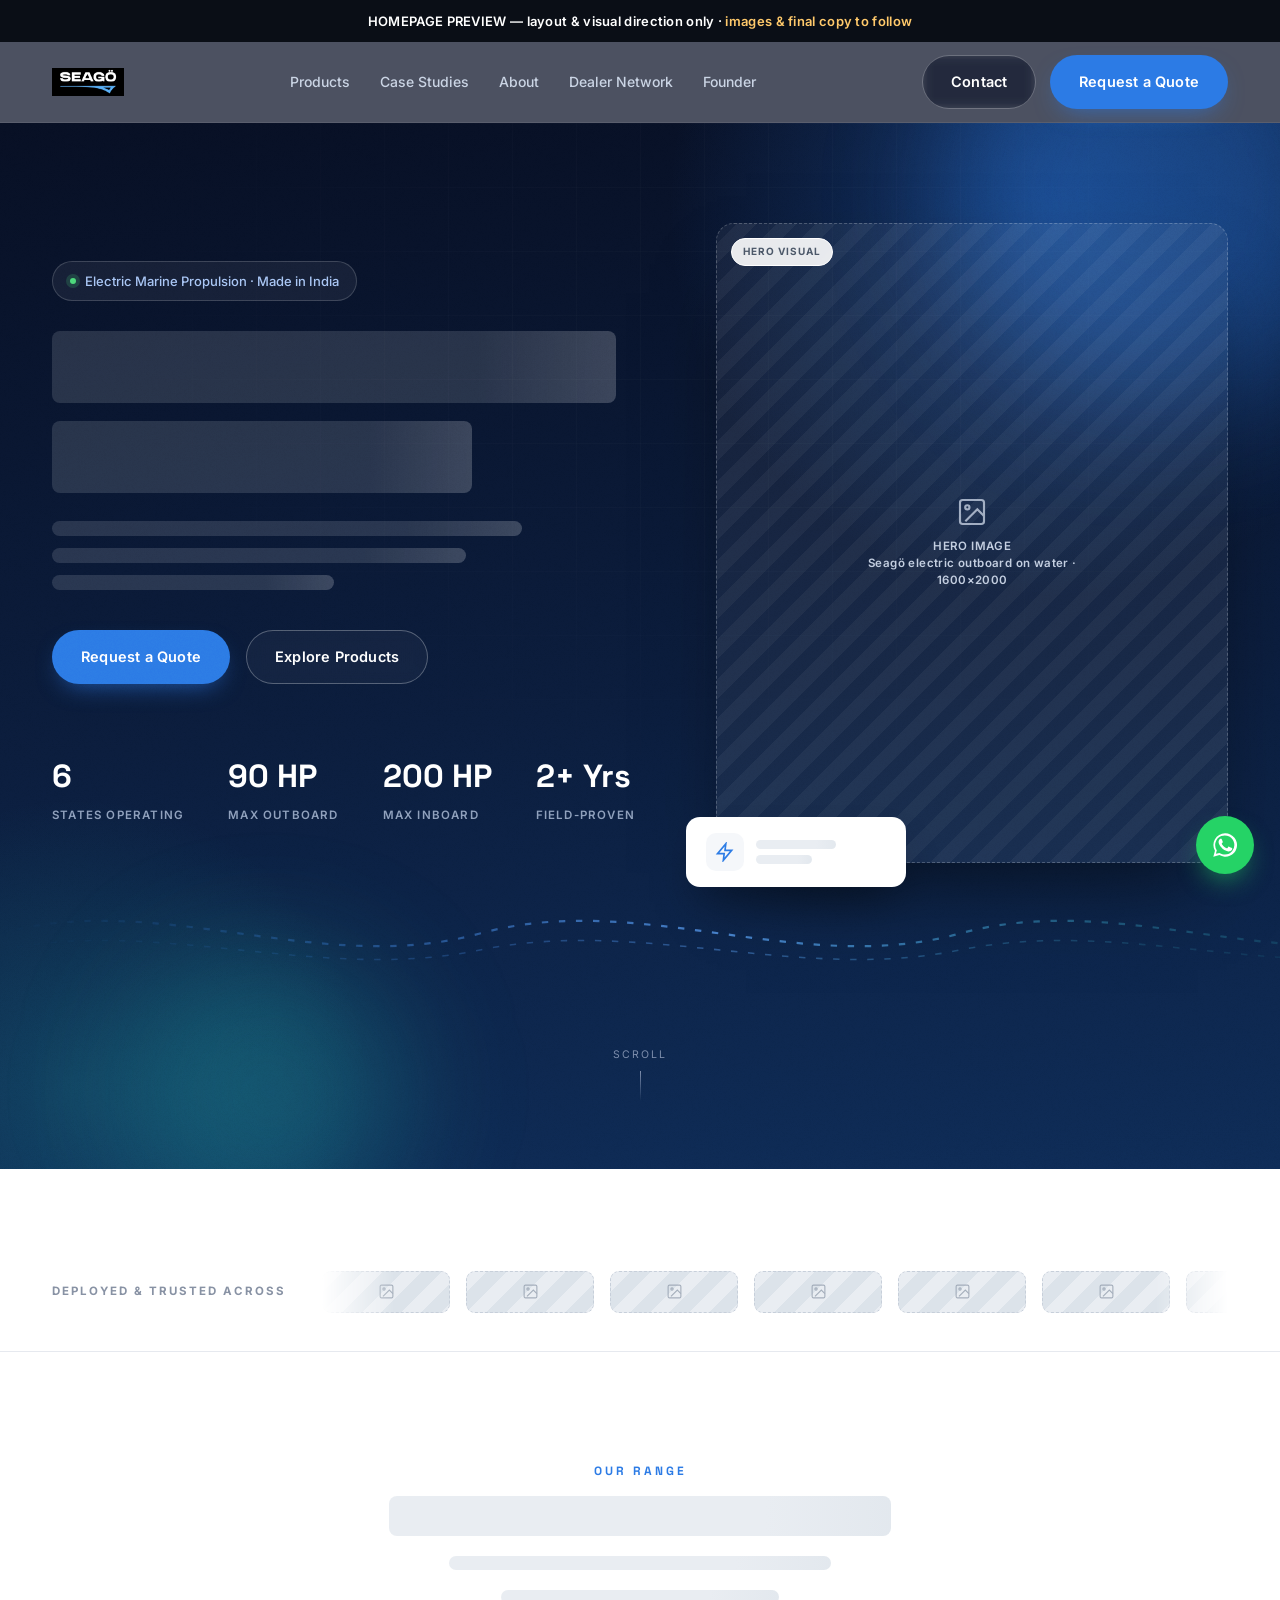
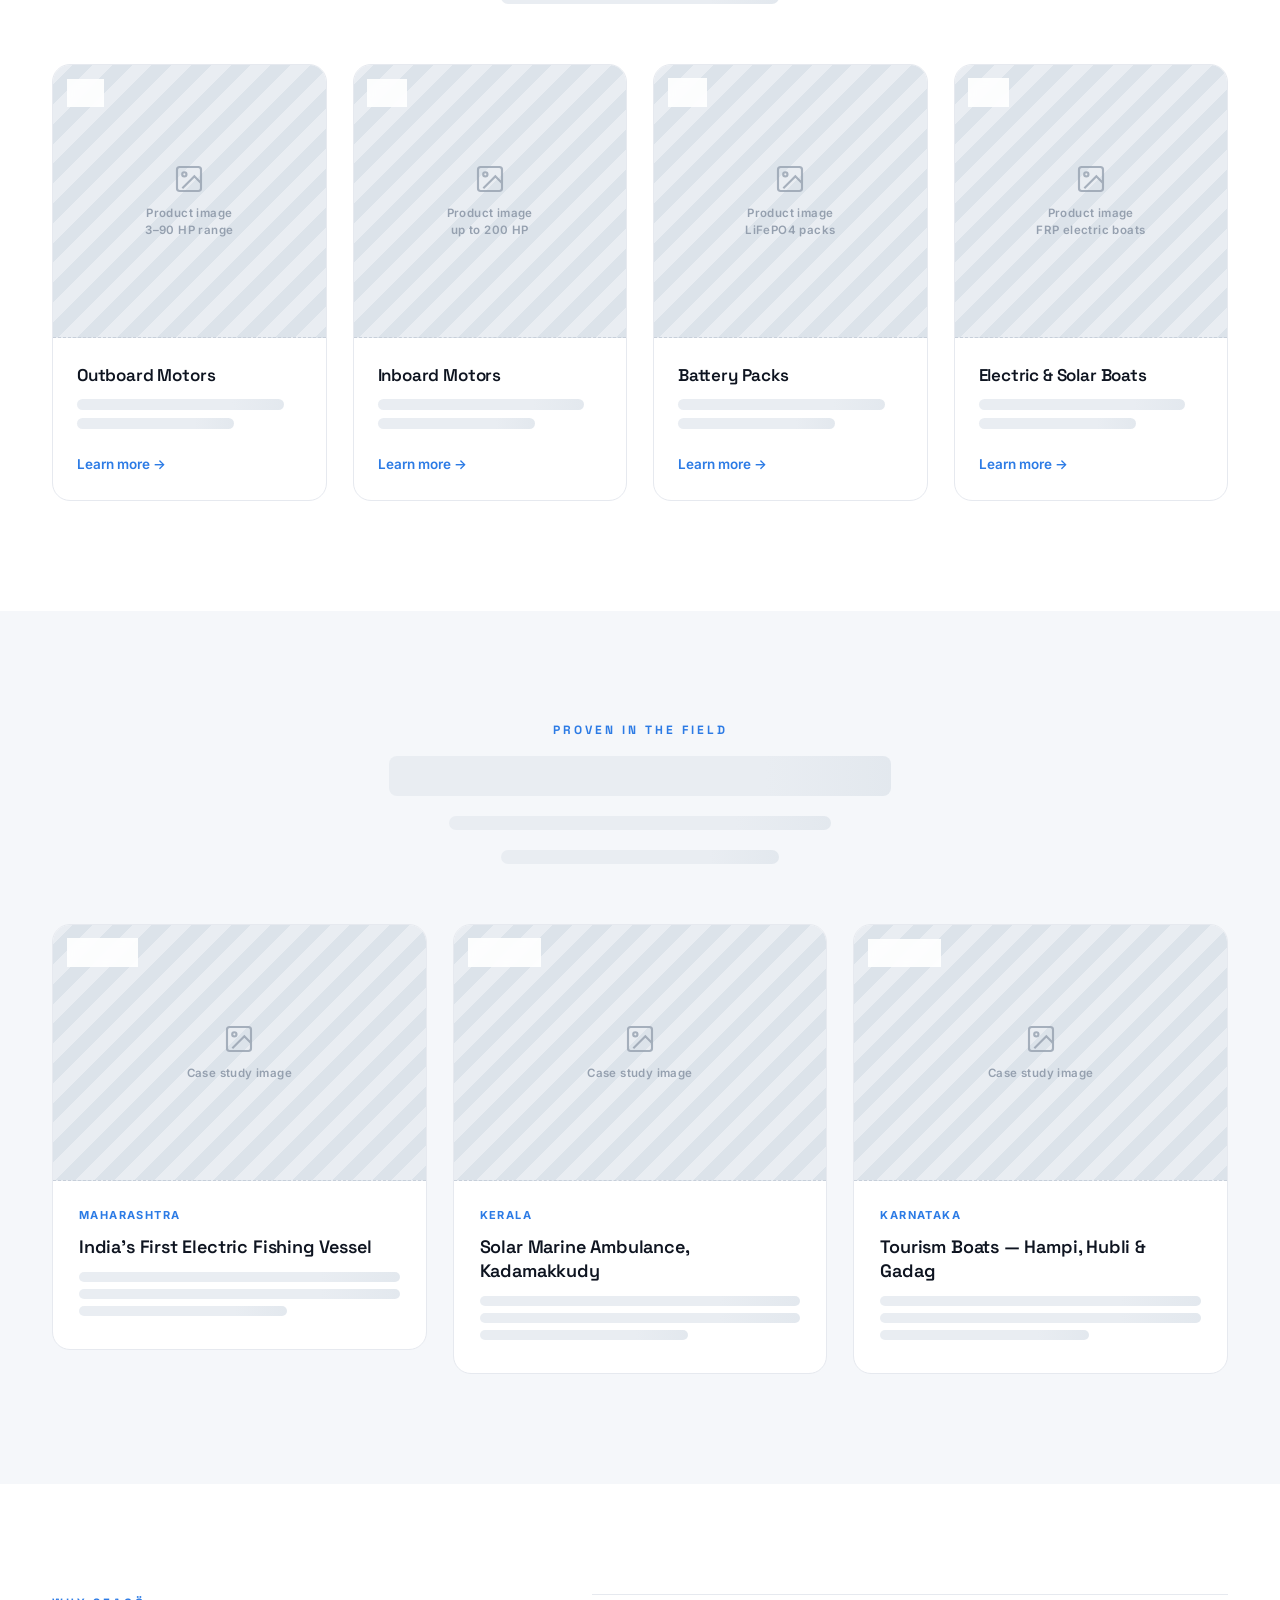
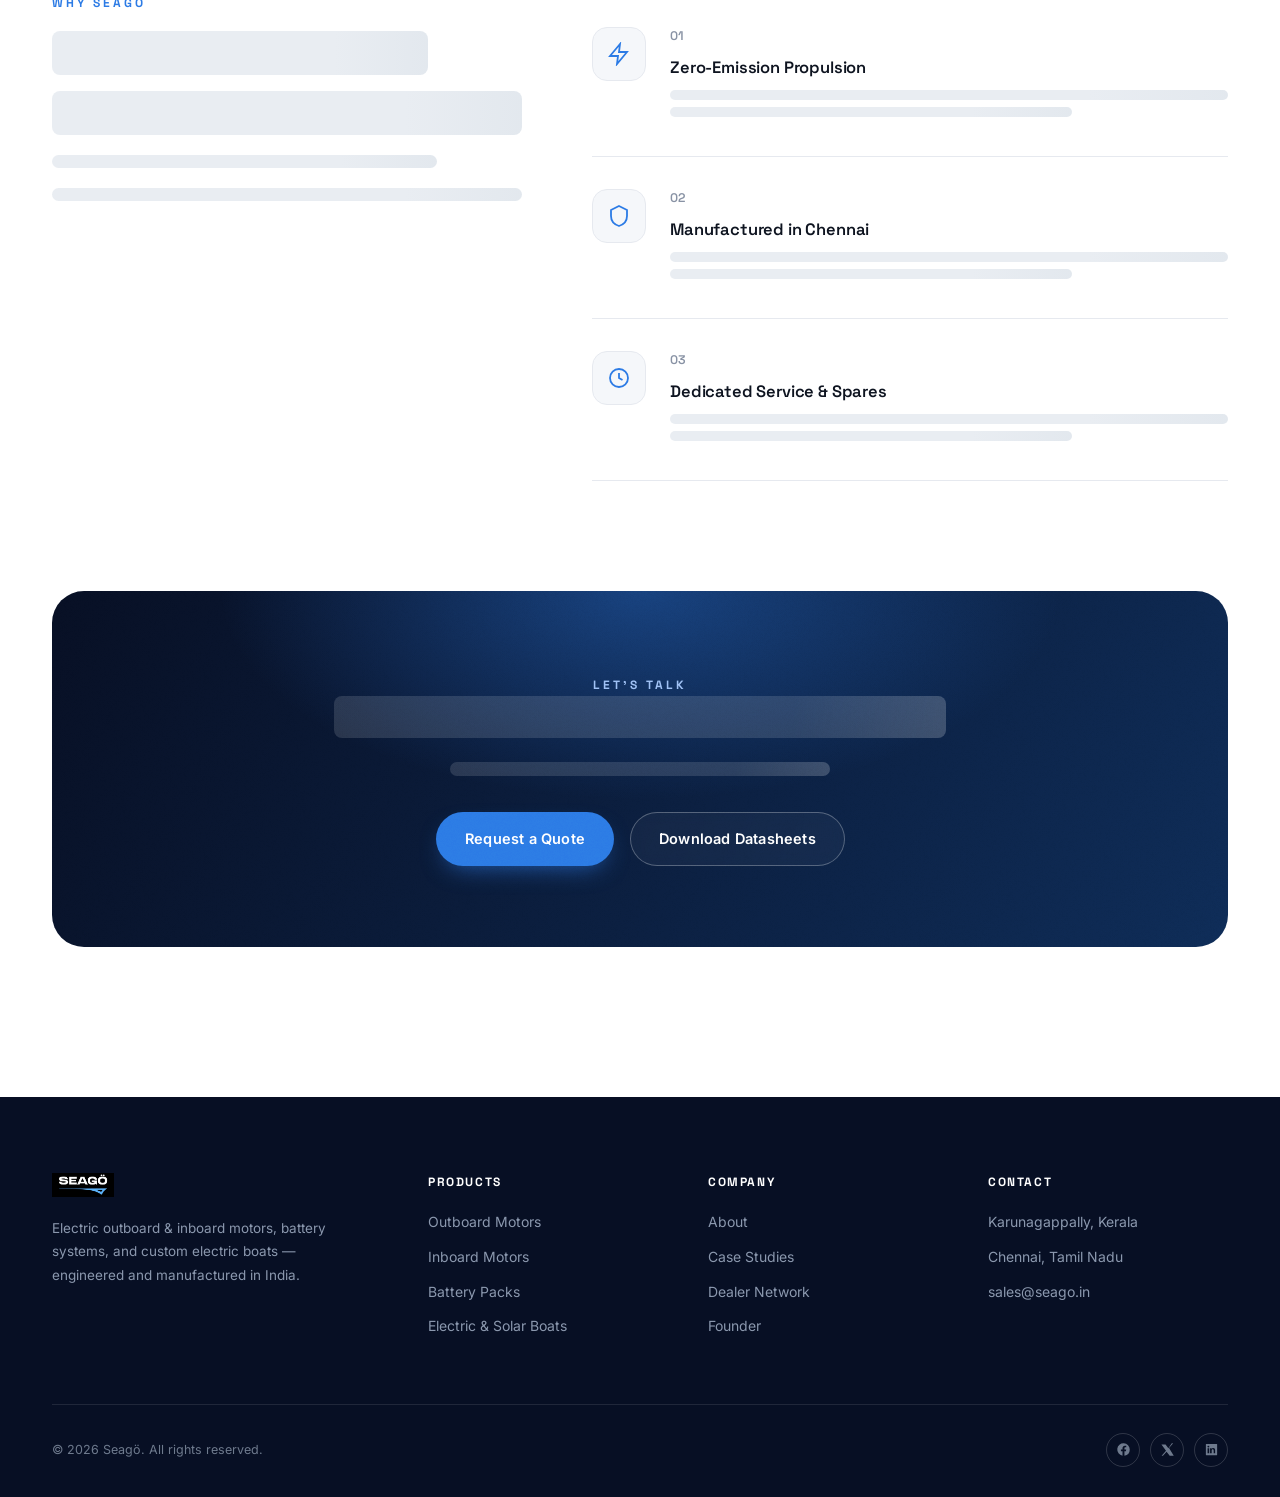
==== index.html @ 205a4355 "Add files via upload" ====
<!DOCTYPE html>
<html lang="en">
<head>
<script>document.documentElement.classList.add('js-ready');</script>
<meta charset="UTF-8">
<meta name="viewport" content="width=device-width, initial-scale=1.0">
<title>Seagö — Electric Marine Propulsion (Homepage Preview v1)</title>
<meta name="robots" content="noindex">
<link rel="icon" type="image/svg+xml" href="assets/favicon.svg">
<link rel="preconnect" href="https://fonts.googleapis.com">
<link rel="preconnect" href="https://fonts.gstatic.com" crossorigin>
<link href="https://fonts.googleapis.com/css2?family=Space+Grotesk:wght@500;600;700&family=Inter:wght@400;500;600;700;800&display=swap" rel="stylesheet">
<link rel="stylesheet" href="css/style.css">
<script src="js/main.js" defer></script>
</head>
<body>

<div class="progress" id="progressBar"></div>
<div class="preview-banner">HOMEPAGE PREVIEW — layout &amp; visual direction only · <span>images &amp; final copy to follow</span></div>

<!-- ================= NAV ================= -->
<header class="nav">
  <div class="wrap nav-row">
    <a class="nav-logo" href="#top"><img src="assets/seago-logo.png" alt="Seagö"></a>
    <nav class="nav-links">
      <a href="products.html">Products</a>
      <a href="case-studies.html">Case Studies</a>
      <a href="about.html">About</a>
      <a href="dealer-network.html">Dealer Network</a>
      <a href="founder.html">Founder</a>
    </nav>
    <div class="nav-cta">
      <a class="btn btn-ghost magnetic" href="contact.html">Contact</a>
      <a class="btn btn-primary magnetic" href="contact.html">Request a Quote</a>
      <button class="burger" id="burger" aria-label="Menu"><span></span><span></span><span></span></button>
    </div>
  </div>
</header>

<div class="mobile-menu" id="mobileMenu">
  <a href="products.html">Products</a>
  <a href="case-studies.html">Case Studies</a>
  <a href="about.html">About</a>
  <a href="dealer-network.html">Dealer Network</a>
  <a href="founder.html">Founder</a>
  <a href="contact.html">Contact</a>
  <a class="btn btn-primary" href="contact.html">Request a Quote</a>
</div>

<!-- ================= HERO ================= -->
<section class="hero" id="top">
  <div class="grid-overlay"></div>
  <div class="blob blob-1" data-depth="18"></div>
  <div class="blob blob-2" data-depth="-12"></div>
  <div class="cursor-glow"></div>

  <div class="wrap hero-grid">
    <div class="hero-copy">
      <div class="hero-badge"><span class="dot"></span> Electric Marine Propulsion · Made in India</div>
      <span class="skel light h1-line"></span>
      <span class="skel light h1-line"></span>
      <div class="hero-sub">
        <span class="skel light sub-line" style="width:100%"></span>
        <span class="skel light sub-line" style="width:88%"></span>
        <span class="skel light sub-line" style="width:60%"></span>
      </div>
      <div class="hero-actions">
        <a class="btn btn-primary magnetic" href="contact.html">Request a Quote</a>
        <a class="btn btn-ghost magnetic" href="products.html">Explore Products</a>
      </div>
      <div class="hero-stats">
        <div class="hero-stat"><b data-count="6" data-suffix="">0</b><span>States Operating</span></div>
        <div class="hero-stat"><b data-count="90" data-suffix=" HP">0</b><span>Max Outboard</span></div>
        <div class="hero-stat"><b data-count="200" data-suffix=" HP">0</b><span>Max Inboard</span></div>
        <div class="hero-stat"><b data-count="2" data-suffix="+ Yrs">0</b><span>Field-Proven</span></div>
      </div>
    </div>
    <div class="hero-visual" data-depth="-8">
      <div class="ph" style="height:100%;">
        <span class="ph__chip">Hero Visual</span>
        <div class="ph__inner">
          <svg viewBox="0 0 24 24" fill="none" stroke="currentColor" stroke-width="1.6"><rect x="3" y="3" width="18" height="18" rx="2"/><circle cx="8.5" cy="8.5" r="1.6"/><path d="M21 15l-5-5-9 9"/></svg>
          <span>HERO IMAGE<br>Seagö electric outboard on water · 1600×2000</span>
        </div>
      </div>
      <div class="float-card">
        <div class="ic"><svg viewBox="0 0 24 24" fill="none" stroke="currentColor" stroke-width="2"><path d="M13 2L3 14h8l-1 8 10-12h-8l1-8z"/></svg></div>
        <div>
          <span class="skel" style="height:9px; width:80px; margin-bottom:6px;"></span>
          <span class="skel" style="height:9px; width:56px;"></span>
        </div>
      </div>
    </div>
  </div>

  <div class="wave-wrap">
    <svg viewBox="0 0 1200 100" preserveAspectRatio="none">
      <defs>
        <linearGradient id="waveGrad" x1="0" y1="0" x2="1" y2="0">
          <stop offset="0%" stop-color="#2C7BE5" stop-opacity="0"/>
          <stop offset="50%" stop-color="#5FA6FF" stop-opacity="1"/>
          <stop offset="100%" stop-color="#28D4C8" stop-opacity="0"/>
        </linearGradient>
      </defs>
      <path class="wave-path" d="M0,55 C150,15 300,95 450,55 C600,15 750,95 900,55 C1050,15 1200,95 1350,55"/>
      <path class="wave-path p2" d="M0,70 C150,40 300,100 450,70 C600,40 750,100 900,70 C1050,40 1200,100 1350,70"/>
    </svg>
  </div>
  <div class="scroll-cue"><span>Scroll</span><span class="line"></span></div>
</section>

<div class="angle-div">
  <svg viewBox="0 0 1200 64" preserveAspectRatio="none"><polygon points="0,64 1200,0 1200,64" fill="#ffffff"/></svg>
</div>

<!-- ================= TRUST MARQUEE ================= -->
<section class="trust">
  <div class="wrap trust-row">
    <span class="trust-label">Deployed &amp; Trusted Across</span>
    <div class="marquee">
      <div class="marquee-track trust-logos">
        <div class="ph"><div class="ph__inner"><svg viewBox="0 0 24 24" fill="none" stroke="currentColor" stroke-width="1.6"><rect x="3" y="3" width="18" height="18" rx="2"/><circle cx="8.5" cy="8.5" r="1.6"/><path d="M21 15l-5-5-9 9"/></svg></div></div>
        <div class="ph"><div class="ph__inner"><svg viewBox="0 0 24 24" fill="none" stroke="currentColor" stroke-width="1.6"><rect x="3" y="3" width="18" height="18" rx="2"/><circle cx="8.5" cy="8.5" r="1.6"/><path d="M21 15l-5-5-9 9"/></svg></div></div>
        <div class="ph"><div class="ph__inner"><svg viewBox="0 0 24 24" fill="none" stroke="currentColor" stroke-width="1.6"><rect x="3" y="3" width="18" height="18" rx="2"/><circle cx="8.5" cy="8.5" r="1.6"/><path d="M21 15l-5-5-9 9"/></svg></div></div>
        <div class="ph"><div class="ph__inner"><svg viewBox="0 0 24 24" fill="none" stroke="currentColor" stroke-width="1.6"><rect x="3" y="3" width="18" height="18" rx="2"/><circle cx="8.5" cy="8.5" r="1.6"/><path d="M21 15l-5-5-9 9"/></svg></div></div>
        <div class="ph"><div class="ph__inner"><svg viewBox="0 0 24 24" fill="none" stroke="currentColor" stroke-width="1.6"><rect x="3" y="3" width="18" height="18" rx="2"/><circle cx="8.5" cy="8.5" r="1.6"/><path d="M21 15l-5-5-9 9"/></svg></div></div>
        <div class="ph"><div class="ph__inner"><svg viewBox="0 0 24 24" fill="none" stroke="currentColor" stroke-width="1.6"><rect x="3" y="3" width="18" height="18" rx="2"/><circle cx="8.5" cy="8.5" r="1.6"/><path d="M21 15l-5-5-9 9"/></svg></div></div>
        <!-- duplicate set for seamless loop -->
        <div class="ph"><div class="ph__inner"><svg viewBox="0 0 24 24" fill="none" stroke="currentColor" stroke-width="1.6"><rect x="3" y="3" width="18" height="18" rx="2"/><circle cx="8.5" cy="8.5" r="1.6"/><path d="M21 15l-5-5-9 9"/></svg></div></div>
        <div class="ph"><div class="ph__inner"><svg viewBox="0 0 24 24" fill="none" stroke="currentColor" stroke-width="1.6"><rect x="3" y="3" width="18" height="18" rx="2"/><circle cx="8.5" cy="8.5" r="1.6"/><path d="M21 15l-5-5-9 9"/></svg></div></div>
        <div class="ph"><div class="ph__inner"><svg viewBox="0 0 24 24" fill="none" stroke="currentColor" stroke-width="1.6"><rect x="3" y="3" width="18" height="18" rx="2"/><circle cx="8.5" cy="8.5" r="1.6"/><path d="M21 15l-5-5-9 9"/></svg></div></div>
        <div class="ph"><div class="ph__inner"><svg viewBox="0 0 24 24" fill="none" stroke="currentColor" stroke-width="1.6"><rect x="3" y="3" width="18" height="18" rx="2"/><circle cx="8.5" cy="8.5" r="1.6"/><path d="M21 15l-5-5-9 9"/></svg></div></div>
        <div class="ph"><div class="ph__inner"><svg viewBox="0 0 24 24" fill="none" stroke="currentColor" stroke-width="1.6"><rect x="3" y="3" width="18" height="18" rx="2"/><circle cx="8.5" cy="8.5" r="1.6"/><path d="M21 15l-5-5-9 9"/></svg></div></div>
        <div class="ph"><div class="ph__inner"><svg viewBox="0 0 24 24" fill="none" stroke="currentColor" stroke-width="1.6"><rect x="3" y="3" width="18" height="18" rx="2"/><circle cx="8.5" cy="8.5" r="1.6"/><path d="M21 15l-5-5-9 9"/></svg></div></div>
      </div>
    </div>
  </div>
</section>

<!-- ================= PRODUCT RANGE ================= -->
<section class="section" id="products">
  <div class="wrap">
    <div class="section-head reveal">
      <span class="eyebrow">Our Range</span>
      <span class="skel h2-line"></span>
      <span class="skel p-line"></span>
      <span class="skel p-line"></span>
    </div>
    <div class="grid-4" data-stagger>
      <div class="tilt reveal">
        <div class="card">
          <div class="ph"><span class="ph__chip">01</span><div class="ph__inner"><svg viewBox="0 0 24 24" fill="none" stroke="currentColor" stroke-width="1.6"><rect x="3" y="3" width="18" height="18" rx="2"/><circle cx="8.5" cy="8.5" r="1.6"/><path d="M21 15l-5-5-9 9"/></svg><span>Product image<br>3–90 HP range</span></div></div>
          <div class="card-body">
            <h3>Outboard Motors</h3>
            <span class="skel"></span><span class="skel"></span>
            <a class="card-link" href="products.html">Learn more →</a>
          </div>
        </div>
      </div>
      <div class="tilt reveal">
        <div class="card">
          <div class="ph"><span class="ph__chip">02</span><div class="ph__inner"><svg viewBox="0 0 24 24" fill="none" stroke="currentColor" stroke-width="1.6"><rect x="3" y="3" width="18" height="18" rx="2"/><circle cx="8.5" cy="8.5" r="1.6"/><path d="M21 15l-5-5-9 9"/></svg><span>Product image<br>up to 200 HP</span></div></div>
          <div class="card-body">
            <h3>Inboard Motors</h3>
            <span class="skel"></span><span class="skel"></span>
            <a class="card-link" href="products.html">Learn more →</a>
          </div>
        </div>
      </div>
      <div class="tilt reveal">
        <div class="card">
          <div class="ph"><span class="ph__chip">03</span><div class="ph__inner"><svg viewBox="0 0 24 24" fill="none" stroke="currentColor" stroke-width="1.6"><rect x="3" y="3" width="18" height="18" rx="2"/><circle cx="8.5" cy="8.5" r="1.6"/><path d="M21 15l-5-5-9 9"/></svg><span>Product image<br>LiFePO4 packs</span></div></div>
          <div class="card-body">
            <h3>Battery Packs</h3>
            <span class="skel"></span><span class="skel"></span>
            <a class="card-link" href="products.html">Learn more →</a>
          </div>
        </div>
      </div>
      <div class="tilt reveal">
        <div class="card">
          <div class="ph"><span class="ph__chip">04</span><div class="ph__inner"><svg viewBox="0 0 24 24" fill="none" stroke="currentColor" stroke-width="1.6"><rect x="3" y="3" width="18" height="18" rx="2"/><circle cx="8.5" cy="8.5" r="1.6"/><path d="M21 15l-5-5-9 9"/></svg><span>Product image<br>FRP electric boats</span></div></div>
          <div class="card-body">
            <h3>Electric &amp; Solar Boats</h3>
            <span class="skel"></span><span class="skel"></span>
            <a class="card-link" href="products.html">Learn more →</a>
          </div>
        </div>
      </div>
    </div>
  </div>
</section>

<!-- ================= CASE STUDIES ================= -->
<section class="section soft" id="case-studies">
  <div class="wrap">
    <div class="section-head reveal">
      <span class="eyebrow">Proven in the Field</span>
      <span class="skel h2-line"></span>
      <span class="skel p-line"></span>
      <span class="skel p-line"></span>
    </div>
    <div class="grid-3" data-stagger>
      <div class="tilt reveal">
        <div class="case-card">
          <div class="ph"><span class="ph__chip">Case 01</span><div class="ph__inner"><svg viewBox="0 0 24 24" fill="none" stroke="currentColor" stroke-width="1.6"><rect x="3" y="3" width="18" height="18" rx="2"/><circle cx="8.5" cy="8.5" r="1.6"/><path d="M21 15l-5-5-9 9"/></svg><span>Case study image</span></div></div>
          <div class="case-body">
            <span class="case-tag">Maharashtra</span>
            <h3>India's First Electric Fishing Vessel</h3>
            <span class="skel"></span><span class="skel"></span><span class="skel"></span>
          </div>
        </div>
      </div>
      <div class="tilt reveal">
        <div class="case-card">
          <div class="ph"><span class="ph__chip">Case 02</span><div class="ph__inner"><svg viewBox="0 0 24 24" fill="none" stroke="currentColor" stroke-width="1.6"><rect x="3" y="3" width="18" height="18" rx="2"/><circle cx="8.5" cy="8.5" r="1.6"/><path d="M21 15l-5-5-9 9"/></svg><span>Case study image</span></div></div>
          <div class="case-body">
            <span class="case-tag">Kerala</span>
            <h3>Solar Marine Ambulance, Kadamakkudy</h3>
            <span class="skel"></span><span class="skel"></span><span class="skel"></span>
          </div>
        </div>
      </div>
      <div class="tilt reveal">
        <div class="case-card">
          <div class="ph"><span class="ph__chip">Case 03</span><div class="ph__inner"><svg viewBox="0 0 24 24" fill="none" stroke="currentColor" stroke-width="1.6"><rect x="3" y="3" width="18" height="18" rx="2"/><circle cx="8.5" cy="8.5" r="1.6"/><path d="M21 15l-5-5-9 9"/></svg><span>Case study image</span></div></div>
          <div class="case-body">
            <span class="case-tag">Karnataka</span>
            <h3>Tourism Boats — Hampi, Hubli &amp; Gadag</h3>
            <span class="skel"></span><span class="skel"></span><span class="skel"></span>
          </div>
        </div>
      </div>
    </div>
  </div>
</section>

<!-- ================= WHY SEAGO (editorial split) ================= -->
<section class="section" id="about">
  <div class="wrap why-grid">
    <div class="why-left reveal">
      <span class="eyebrow">Why Seagö</span>
      <span class="skel big-line"></span>
      <span class="skel big-line"></span>
      <span class="skel p-line"></span>
      <span class="skel p-line"></span>
    </div>
    <div class="feat-list" data-stagger>
      <div class="feat-row reveal">
        <div class="ic"><svg viewBox="0 0 24 24" fill="none" stroke="currentColor" stroke-width="1.8"><path d="M13 2L3 14h8l-1 8 10-12h-8l1-8z"/></svg></div>
        <div class="ft-body">
          <span class="idx">01</span>
          <h4>Zero-Emission Propulsion</h4>
          <span class="skel"></span><span class="skel"></span>
        </div>
      </div>
      <div class="feat-row reveal">
        <div class="ic"><svg viewBox="0 0 24 24" fill="none" stroke="currentColor" stroke-width="1.8"><path d="M12 2l8 4v6c0 5-3.4 8.5-8 10-4.6-1.5-8-5-8-10V6l8-4z"/></svg></div>
        <div class="ft-body">
          <span class="idx">02</span>
          <h4>Manufactured in Chennai</h4>
          <span class="skel"></span><span class="skel"></span>
        </div>
      </div>
      <div class="feat-row reveal">
        <div class="ic"><svg viewBox="0 0 24 24" fill="none" stroke="currentColor" stroke-width="1.8"><circle cx="12" cy="12" r="9"/><path d="M12 7v5l3.5 2"/></svg></div>
        <div class="ft-body">
          <span class="idx">03</span>
          <h4>Dedicated Service &amp; Spares</h4>
          <span class="skel"></span><span class="skel"></span>
        </div>
      </div>
    </div>
  </div>
</section>

<!-- ================= CTA ================= -->
<section class="section" style="padding-top:0;">
  <div class="wrap">
    <div class="cta reveal">
      <div class="cta-inner">
        <span class="eyebrow" style="color:#9FC1F5;">Let's Talk</span>
        <span class="skel light h2-line"></span>
        <span class="skel light p-line"></span>
        <div class="cta-actions">
          <a class="btn btn-primary magnetic" href="contact.html">Request a Quote</a>
          <a class="btn btn-ghost magnetic" href="products.html">Download Datasheets</a>
        </div>
      </div>
    </div>
  </div>
</section>

<!-- ================= FOOTER ================= -->
<footer>
  <div class="wrap">
    <div class="footer-grid">
      <div>
        <div class="footer-logo"><img src="assets/seago-logo.png" alt="Seagö"></div>
        <p>Electric outboard &amp; inboard motors, battery systems, and custom electric boats — engineered and manufactured in India.</p>
      </div>
      <div class="footer-col">
        <h5>Products</h5>
        <a href="products.html">Outboard Motors</a>
        <a href="products.html">Inboard Motors</a>
        <a href="products.html">Battery Packs</a>
        <a href="products.html">Electric &amp; Solar Boats</a>
      </div>
      <div class="footer-col">
        <h5>Company</h5>
        <a href="about.html">About</a>
        <a href="case-studies.html">Case Studies</a>
        <a href="dealer-network.html">Dealer Network</a>
        <a href="founder.html">Founder</a>
      </div>
      <div class="footer-col">
        <h5>Contact</h5>
        <a href="contact.html">Karunagappally, Kerala</a>
        <a href="contact.html">Chennai, Tamil Nadu</a>
        <a href="mailto:sales@seago.in">sales@seago.in</a>
      </div>
    </div>
    <div class="footer-bottom">
      <span>© 2026 Seagö. All rights reserved.</span>
      <div class="footer-social">
        <a href="#"><svg viewBox="0 0 24 24" fill="currentColor"><path d="M22 12a10 10 0 1 0-11.6 9.9v-7H7.9V12h2.5V9.8c0-2.5 1.5-3.9 3.8-3.9 1.1 0 2.2.2 2.2.2v2.4h-1.3c-1.2 0-1.6.8-1.6 1.6V12h2.8l-.4 2.9h-2.4v7A10 10 0 0 0 22 12z"/></svg></a>
        <a href="#"><svg viewBox="0 0 24 24" fill="currentColor"><path d="M18.9 2H21l-6.6 7.5L22 22h-6.5l-5-6.6L4.7 22H2.6l7-8-7.3-9.9h6.6l4.5 6z"/></svg></a>
        <a href="#"><svg viewBox="0 0 24 24" fill="currentColor"><path d="M20.4 3H3.6A.6.6 0 0 0 3 3.6v16.8a.6.6 0 0 0 .6.6h16.8a.6.6 0 0 0 .6-.6V3.6a.6.6 0 0 0-.6-.6zM8.3 18.1H5.7V9.9h2.6v8.2zM7 8.8a1.5 1.5 0 1 1 0-3 1.5 1.5 0 0 1 0 3zm11.1 9.3h-2.6v-4.3c0-1 0-2.4-1.5-2.4s-1.7 1.1-1.7 2.3v4.4H9.7V9.9h2.5v1.1a2.7 2.7 0 0 1 2.5-1.4c2.6 0 3.1 1.7 3.1 4v4.5z"/></svg></a>
      </div>
    </div>
  </div>
</footer>

<!-- ================= WHATSAPP FLOAT ================= -->
<a class="wa-float" href="#" aria-label="Chat on WhatsApp">
  <span class="wa-tip">Chat with us</span>
  <svg viewBox="0 0 24 24"><path d="M17.5 14.4c-.3-.1-1.7-.9-2-1-.3-.1-.5-.1-.6.1-.2.3-.7 1-.9 1.2-.2.2-.3.2-.6.1-.3-.1-1.3-.5-2.4-1.5-.9-.8-1.5-1.8-1.7-2.1-.2-.3 0-.5.1-.6.1-.1.3-.3.4-.5.1-.1.2-.3.3-.4.1-.2 0-.4 0-.5 0-.1-.6-1.5-.8-2-.2-.5-.4-.5-.6-.5h-.5c-.2 0-.5.1-.7.3-.3.3-1 1-1 2.4s1 2.8 1.1 3c.1.2 2 3.1 4.9 4.3.7.3 1.2.5 1.7.6.7.2 1.3.2 1.8.1.5-.1 1.7-.7 2-1.4.2-.6.2-1.2.2-1.3-.1-.1-.3-.2-.6-.3z"/><path d="M12 2a10 10 0 0 0-8.6 15L2 22l5.2-1.4A10 10 0 1 0 12 2zm0 18.2c-1.6 0-3.1-.4-4.4-1.2l-.3-.2-3.1.8.8-3-.2-.3A8.2 8.2 0 1 1 12 20.2z"/></svg>
</a>

</body>
</html>
---- css/style.css ----
/* =====================================================================
   Seagö — Homepage v1
   Design tokens
   ===================================================================== */
:root{
  --navy:#070F24;
  --navy-2:#0B1D3D;
  --navy-3:#0E2C57;
  --blue:#2C7BE5;
  --blue-2:#5FA6FF;
  --cyan:#28D4C8;
  --ink:#0E1420;
  --slate:#4B5768;
  --muted:#8892A4;
  --line:#E6E9EF;
  --bg-soft:#F5F7FA;
  --ph-a:#E9EDF2;
  --ph-b:#DCE3EA;
  --radius:18px;
  --maxw:1240px;
}
*{box-sizing:border-box; margin:0; padding:0;}
html{scroll-behavior:smooth;}
body{
  font-family:'Inter',-apple-system,BlinkMacSystemFont,'Segoe UI',sans-serif;
  color:var(--ink);
  background:#fff;
  -webkit-font-smoothing:antialiased;
  line-height:1.55;
  overflow-x:hidden;
}
h1,h2,h3,h4,.disp{ font-family:'Space Grotesk',sans-serif; letter-spacing:-0.01em; }
img{max-width:100%; display:block;}
a{text-decoration:none; color:inherit;}
.wrap{max-width:var(--maxw); margin:0 auto; padding:0 32px;}
.eyebrow{ font-size:12px; font-weight:700; letter-spacing:3px; text-transform:uppercase; font-family:'Space Grotesk',sans-serif;}

/* ---------- buttons ---------- */
.btn{
  display:inline-flex; align-items:center; gap:9px;
  padding:15px 28px; border-radius:999px; font-weight:600; font-size:14.5px;
  letter-spacing:.2px; border:1px solid transparent; cursor:pointer;
  transition:transform .35s cubic-bezier(.2,.8,.2,1), background .25s, border-color .25s, box-shadow .35s;
  white-space:nowrap; position:relative;
}
.btn-primary{ background:var(--blue); color:#fff; box-shadow:0 10px 24px -10px rgba(44,123,229,.7); }
.btn-primary:hover{ background:#1f68cc; box-shadow:0 14px 30px -8px rgba(44,123,229,.85); }
.btn-ghost{ background:rgba(255,255,255,.04); color:#fff; border-color:rgba(255,255,255,.28); backdrop-filter:blur(6px); }
.btn-ghost:hover{ border-color:#fff; background:rgba(255,255,255,.1); }
.btn-outline{ background:transparent; color:var(--navy); border-color:var(--line); }
.btn-outline:hover{ border-color:var(--navy); }
.magnetic{ will-change:transform; }

/* ---------- skeleton placeholders (empty headers / copy) ---------- */
.skel{
  display:block; border-radius:8px;
  background:linear-gradient(90deg, var(--ph-a) 25%, var(--ph-b) 42%, var(--ph-a) 58%);
  background-size:300% 100%;
  animation:shimmer 2.6s ease-in-out infinite;
}
.skel.light{ background:linear-gradient(90deg, rgba(255,255,255,.13) 25%, rgba(255,255,255,.28) 42%, rgba(255,255,255,.13) 58%); background-size:300% 100%; }
@keyframes shimmer{ 0%{background-position:200% 0;} 100%{background-position:-200% 0;} }

/* ---------- image placeholders ---------- */
.ph{
  position:relative; border-radius:var(--radius); overflow:hidden;
  background:repeating-linear-gradient(135deg, var(--ph-a), var(--ph-a) 14px, var(--ph-b) 14px, var(--ph-b) 28px);
  border:1.5px dashed #C7CFDA;
  display:flex; align-items:center; justify-content:center;
  transition:border-color .3s;
}
.card:hover .ph, .case-card:hover .ph{ border-color:var(--blue-2); }
.ph__chip{
  position:absolute; top:14px; left:14px; background:rgba(255,255,255,.9); backdrop-filter:blur(4px);
  border-radius:999px; padding:5px 11px; font-size:10px; font-weight:700; letter-spacing:1px; text-transform:uppercase;
  color:var(--slate); border:1px solid #fff;
}
.ph__inner{
  display:flex; flex-direction:column; align-items:center; gap:10px;
  text-align:center; padding:22px; color:#95A0AF;
}
.ph__inner svg{ width:32px; height:32px; opacity:.8; }
.ph__inner span{ font-size:11.5px; font-weight:600; letter-spacing:.4px; line-height:1.5; max-width:230px; }

/* ---------- scroll progress ---------- */
.progress{ position:fixed; top:0; left:0; height:3px; width:0%; background:linear-gradient(90deg,var(--blue),var(--cyan)); z-index:80; transition:width .1s linear; }

/* ---------- cursor glow (desktop hero only) ---------- */
.cursor-glow{
  position:absolute; width:420px; height:420px; border-radius:50%; pointer-events:none;
  background:radial-gradient(circle, rgba(95,166,255,.16), transparent 70%);
  transform:translate(-50%,-50%); left:50%; top:40%; opacity:0; transition:opacity .4s; will-change:transform;
}
.hero:hover .cursor-glow{ opacity:1; }

/* ================= NAV ================= */
header.nav{
  position:sticky; top:0; z-index:60;
  background:rgba(7,15,36,.72); backdrop-filter:blur(14px); -webkit-backdrop-filter:blur(14px);
  border-bottom:1px solid rgba(255,255,255,.08); transition:box-shadow .3s;
}
.nav-row{ display:flex; align-items:center; justify-content:space-between; height:80px; }
.nav-logo img{ height:28px; width:auto; }
.nav-links{ display:flex; align-items:center; gap:30px; }
.nav-links a{ color:#CBD5E5; font-size:14px; font-weight:500; transition:color .2s; position:relative; }
.nav-links a::after{ content:''; position:absolute; left:0; bottom:-6px; width:0; height:1.5px; background:var(--blue-2); transition:width .25s; }
.nav-links a:hover{ color:#fff; }
.nav-links a:hover::after{ width:100%; }
.nav-cta{ display:flex; align-items:center; gap:14px; }
.burger{ display:none; width:42px; height:42px; border-radius:10px; border:1px solid rgba(255,255,255,.2); background:rgba(255,255,255,.04); align-items:center; justify-content:center; flex-direction:column; gap:4px; cursor:pointer; }
.burger span{ width:18px; height:1.6px; background:#fff; display:block; transition:transform .3s, opacity .3s; }
.burger.open span:nth-child(1){ transform:translateY(5.6px) rotate(45deg); }
.burger.open span:nth-child(2){ opacity:0; }
.burger.open span:nth-child(3){ transform:translateY(-5.6px) rotate(-45deg); }

.mobile-menu{
  position:fixed; inset:80px 0 0 0; background:rgba(7,15,36,.98); backdrop-filter:blur(10px);
  z-index:55; display:flex; flex-direction:column; padding:36px 28px; gap:6px;
  transform:translateY(-12px); opacity:0; pointer-events:none; transition:opacity .28s, transform .28s;
  overflow-y:auto;
}
.mobile-menu.open{ opacity:1; transform:translateY(0); pointer-events:auto; }
.mobile-menu a{ color:#fff; font-size:21px; font-weight:600; padding:13px 4px; border-bottom:1px solid rgba(255,255,255,.08); font-family:'Space Grotesk',sans-serif; }
.mobile-menu .btn{ margin-top:22px; align-self:flex-start; }

/* ================= HERO ================= */
.hero{
  position:relative; overflow:hidden;
  padding:100px 0 70px;
  background:
    radial-gradient(48% 60% at 82% 8%, rgba(44,123,229,.34), transparent 62%),
    radial-gradient(38% 46% at 6% 92%, rgba(40,212,200,.16), transparent 60%),
    linear-gradient(175deg, var(--navy) 0%, var(--navy-2) 55%, var(--navy-3) 100%);
}
.hero::after{ content:''; position:absolute; inset:0; background-image:url('../assets/grain.png'); background-size:180px 180px; mix-blend-mode:overlay; opacity:.5; pointer-events:none; }
.blob{ position:absolute; border-radius:50%; filter:blur(60px); pointer-events:none; will-change:transform; }
.blob-1{ width:420px; height:420px; background:rgba(44,123,229,.35); top:-140px; right:-90px; }
.blob-2{ width:280px; height:280px; background:rgba(40,212,200,.22); bottom:-60px; left:10%; }
.grid-overlay{
  position:absolute; inset:0; pointer-events:none; opacity:.35;
  background-image:
    linear-gradient(rgba(255,255,255,.05) 1px, transparent 1px),
    linear-gradient(90deg, rgba(255,255,255,.05) 1px, transparent 1px);
  background-size:64px 64px;
  mask-image:radial-gradient(70% 60% at 60% 20%, #000 30%, transparent 78%);
}
.hero-grid{
  position:relative; display:grid; grid-template-columns:1.08fr .92fr; gap:64px; align-items:center;
}
.hero-badge{
  display:inline-flex; align-items:center; gap:9px;
  background:rgba(255,255,255,.06); border:1px solid rgba(255,255,255,.16);
  padding:9px 17px; border-radius:999px; color:#A9C6F5; margin-bottom:30px; font-size:13px; font-weight:500;
}
.hero-badge .dot{ width:6px; height:6px; border-radius:50%; background:#4CD97B; box-shadow:0 0 0 4px rgba(76,217,123,.18); }
.hero-copy .skel{ margin-bottom:18px; }
.hero-copy .h1-line{ height:clamp(46px,6.4vw,72px); }
.hero-copy .h1-line:nth-of-type(1){ width:94%; }
.hero-copy .h1-line:nth-of-type(2){ width:70%; }
.hero-sub{ margin-top:28px; margin-bottom:40px; max-width:470px; }
.hero-sub .sub-line{ height:15px; margin-bottom:12px; }
.hero-actions{ display:flex; gap:16px; flex-wrap:wrap; }
.hero-stats{ display:flex; gap:44px; margin-top:68px; flex-wrap:wrap; }
.hero-stat b{ display:block; font-size:32px; font-weight:700; color:#fff; font-family:'Space Grotesk',sans-serif; }
.hero-stat span{ display:block; font-size:11.5px; color:#8FA0BC; font-weight:600; letter-spacing:1.2px; text-transform:uppercase; margin-top:5px; }
/* ---------- coming soon (stub pages) ---------- */
.soon{ min-height:calc(100vh - 80px); display:flex; align-items:center; padding:80px 0; }
.soon-wrap{ position:relative; text-align:center; max-width:640px; margin:0 auto; }
.soon-icon{ width:60px; height:60px; border-radius:18px; background:rgba(255,255,255,.06); border:1px solid rgba(255,255,255,.16); display:flex; align-items:center; justify-content:center; margin:0 auto 30px; }
.soon-icon svg{ width:26px; height:26px; color:#5FA6FF; }
.soon-title{ font-family:'Space Grotesk',sans-serif; font-size:clamp(38px,6vw,60px); color:#fff; font-weight:700; margin:8px 0 20px; letter-spacing:-0.01em; }
.soon-text{ color:#AEBBD1; font-size:16px; line-height:1.75; max-width:480px; margin:0 auto 40px; }
.soon .hero-actions{ justify-content:center; }
.soon .hero-badge{ margin-bottom:26px; }

.hero-visual{ position:relative; }
.hero-visual .ph{ aspect-ratio:4/5; background:repeating-linear-gradient(135deg, rgba(255,255,255,.05), rgba(255,255,255,.05) 14px, rgba(255,255,255,.09) 14px, rgba(255,255,255,.09) 28px); border-color:rgba(255,255,255,.22); box-shadow:0 40px 80px -30px rgba(0,0,0,.6); }
.hero-visual .ph__inner{ color:#C3CEE0; }
.hero-visual .float-card{
  position:absolute; left:-30px; bottom:-24px; background:#fff; border-radius:14px;
  padding:16px 20px; box-shadow:0 24px 46px -14px rgba(0,0,0,.4); display:flex; align-items:center; gap:12px;
  width:220px;
}
.hero-visual .float-card .ic{ width:38px; height:38px; border-radius:10px; background:var(--bg-soft); display:flex; align-items:center; justify-content:center; flex:none; }
.hero-visual .float-card .ic svg{ width:20px; height:20px; color:var(--blue); }
.scroll-cue{ position:relative; margin:64px auto 0; display:flex; flex-direction:column; align-items:center; gap:8px; color:#7C8CAB; font-size:10.5px; letter-spacing:2px; text-transform:uppercase; }
.scroll-cue .line{ width:1px; height:30px; background:linear-gradient(#7C8CAB, transparent); animation:cueMove 1.8s ease-in-out infinite; }
@keyframes cueMove{ 0%{ transform:scaleY(0); transform-origin:top; } 50%{ transform:scaleY(1); transform-origin:top; } 51%{ transform-origin:bottom; } 100%{ transform:scaleY(0); transform-origin:bottom; } }

/* ---------- animated wave motif (marine identity) ---------- */
.wave-wrap{ position:relative; height:110px; margin-top:10px; }
.wave-wrap svg{ position:absolute; inset:0; width:100%; height:100%; }
.wave-path{ stroke:url(#waveGrad); stroke-width:2; fill:none; stroke-dasharray:6 10; animation:waveFlow 5s linear infinite; opacity:.7; }
.wave-path.p2{ stroke-width:1.4; opacity:.4; animation-duration:7s; animation-direction:reverse; }
@keyframes waveFlow{ to{ stroke-dashoffset:-160; } }

.angle-div{ position:relative; height:64px; background:#fff; margin-top:-2px; }
.angle-div svg{ position:absolute; bottom:0; left:0; width:100%; height:100%; }

/* ================= TRUST MARQUEE ================= */
.trust{ padding:38px 0; border-bottom:1px solid var(--line); overflow:hidden; }
.trust-row{ display:flex; align-items:center; gap:36px; }
.trust-label{ font-size:11.5px; font-weight:700; letter-spacing:2px; color:var(--muted); text-transform:uppercase; white-space:nowrap; flex:none; }
.marquee{ overflow:hidden; flex:1; mask-image:linear-gradient(90deg, transparent, #000 8%, #000 92%, transparent); }
.marquee-track{ display:flex; gap:16px; width:max-content; animation:scrollX 22s linear infinite; }
.marquee:hover .marquee-track{ animation-play-state:paused; }
@keyframes scrollX{ from{ transform:translateX(0);} to{ transform:translateX(-50%);} }
.trust-logos .ph{ width:128px; height:42px; border-radius:9px; flex:none; }
.trust-logos .ph__inner{ padding:0; gap:0; }
.trust-logos .ph__inner svg{ width:17px; height:17px; }

/* ================= SECTION ================= */
.section{ padding:110px 0; position:relative; }
.section.soft{ background:var(--bg-soft); }
.section-head{ max-width:660px; margin:0 auto 60px; text-align:center; }
.section-head .eyebrow{ color:var(--blue); display:block; margin-bottom:16px; }
.section-head .skel{ margin:0 auto; }
.section-head .h2-line{ height:40px; width:76%; margin-bottom:16px; }
.section-head .p-line{ height:14px; width:58%; margin-top:20px; }
.section-head .p-line:last-child{ width:42%; }

/* ================= PRODUCT GRID (with 3D tilt) ================= */
.grid-4{ display:grid; grid-template-columns:repeat(4,1fr); gap:26px; }
.tilt{ perspective:900px; }
.card{
  background:#fff; border:1px solid var(--line); border-radius:var(--radius);
  overflow:hidden; transition:transform .35s cubic-bezier(.2,.8,.2,1), box-shadow .35s;
  transform-style:preserve-3d;
}
.card:hover{ box-shadow:0 26px 44px -22px rgba(10,25,50,.28); }
.card .ph{ aspect-ratio:1/1; border-radius:0; border-width:0 0 1px 0; }
.card-body{ padding:24px; }
.card-body h3{ font-size:17px; font-weight:600; margin-bottom:11px; }
.card-body .skel{ height:11px; margin-bottom:8px; }
.card-body .skel:nth-child(2){ width:92%; }
.card-body .skel:nth-child(3){ width:70%; }
.card-link{ margin-top:17px; display:inline-flex; align-items:center; gap:6px; font-size:13.5px; font-weight:600; color:var(--blue); transition:gap .25s; }
.card-link:hover{ gap:10px; }

/* ================= CASE STUDIES ================= */
.grid-3{ display:grid; grid-template-columns:repeat(3,1fr); gap:26px; }
.case-card{ border-radius:var(--radius); overflow:hidden; border:1px solid var(--line); background:#fff; transition:transform .35s, box-shadow .35s; transform-style:preserve-3d; }
.case-card:hover{ box-shadow:0 26px 44px -22px rgba(10,25,50,.22); }
.case-card .ph{ aspect-ratio:16/11; border-radius:0; border-width:0 0 1px 0; }
.case-body{ padding:26px; }
.case-tag{ font-size:11px; font-weight:700; letter-spacing:1.4px; text-transform:uppercase; color:var(--blue); margin-bottom:11px; display:block;}
.case-body h3{ font-size:18px; font-weight:600; margin-bottom:13px; line-height:1.35; }
.case-body .skel{ height:10px; margin-bottom:7px; }
.case-body .skel:last-of-type{ width:65%; }

/* ================= WHY (editorial split) ================= */
.why-grid{ display:grid; grid-template-columns:.85fr 1.15fr; gap:70px; align-items:start; }
.why-left{ position:sticky; top:110px; }
.why-left .eyebrow{ color:var(--blue); display:block; margin-bottom:18px; }
.why-left .skel{ margin-bottom:16px; }
.why-left .big-line{ height:44px; }
.why-left .big-line:nth-of-type(1){ width:92%; }
.why-left .big-line:nth-of-type(2){ width:80%; }
.why-left .p-line{ height:13px; margin-top:20px; }
.why-left .p-line:nth-of-type(3){ width:100%; }
.why-left .p-line:nth-of-type(4){ width:82%; }
.feat-list{ display:flex; flex-direction:column; }
.feat-row{ display:flex; gap:24px; padding:32px 0; border-top:1px solid var(--line); transition:padding-left .3s; }
.feat-row:hover{ padding-left:8px; }
.feat-row:last-child{ border-bottom:1px solid var(--line); }
.feat-row .ic{ width:54px; height:54px; border-radius:15px; background:var(--bg-soft); border:1px solid var(--line); display:flex; align-items:center; justify-content:center; flex:none; transition:background .3s, border-color .3s; }
.feat-row:hover .ic{ background:#EAF2FF; border-color:var(--blue-2); }
.feat-row .ic svg{ width:24px; height:24px; color:var(--blue); }
.feat-row .ft-body{ flex:1; }
.feat-row h4{ font-size:16.5px; font-weight:600; margin-bottom:10px; }
.feat-row .skel{ height:10px; margin-bottom:7px; }
.feat-row .skel:last-child{ width:72%; }
.feat-row .idx{ font-family:'Space Grotesk',sans-serif; font-size:12.5px; color:var(--muted); font-weight:600; margin-bottom:8px; display:block; }

/* ================= CTA BANNER ================= */
.cta{
  background:
    radial-gradient(55% 90% at 50% 0%, rgba(44,123,229,.4), transparent 65%),
    linear-gradient(120deg, var(--navy) 0%, var(--navy-3) 100%);
  border-radius:32px; padding:80px 60px; text-align:center; position:relative; overflow:hidden;
}
.cta::after{ content:''; position:absolute; inset:0; background-image:url('../assets/grain.png'); background-size:180px 180px; mix-blend-mode:overlay; opacity:.5; }
.cta-inner{ position:relative; }
.cta .skel{ margin:0 auto 16px; }
.cta .h2-line{ height:42px; width:58%; }
.cta .p-line{ height:14px; width:36%; margin:24px auto 36px; }
.cta-actions{ display:flex; justify-content:center; gap:16px; flex-wrap:wrap; }

/* ================= FOOTER ================= */
footer{ background:var(--navy); color:#B9C3D4; padding:76px 0 30px; margin-top:40px; }
.footer-grid{ display:grid; grid-template-columns:1.4fr 1fr 1fr 1fr; gap:40px; padding-bottom:54px; border-bottom:1px solid rgba(255,255,255,.1); }
.footer-logo img{ height:24px; margin-bottom:20px; }
.footer-grid p{ font-size:13.5px; line-height:1.75; max-width:280px; color:#8B98AE; }
.footer-col h5{ font-size:12px; letter-spacing:1.6px; text-transform:uppercase; color:#fff; margin-bottom:20px; font-weight:700; font-family:'Space Grotesk',sans-serif; }
.footer-col a{ display:block; font-size:14px; color:#8B98AE; margin-bottom:13px; transition:color .2s; }
.footer-col a:hover{ color:#fff; }
.footer-bottom{ display:flex; justify-content:space-between; align-items:center; padding-top:28px; font-size:12.5px; color:#6E7A8D; flex-wrap:wrap; gap:12px; }
.footer-social{ display:flex; gap:10px; }
.footer-social a{ width:34px; height:34px; border-radius:50%; border:1px solid rgba(255,255,255,.16); display:flex; align-items:center; justify-content:center; transition:border-color .2s, background .2s; }
.footer-social a:hover{ border-color:#fff; background:rgba(255,255,255,.06); }
.footer-social svg{ width:15px; height:15px; }

/* ================= WHATSAPP FLOAT ================= */
.wa-float{
  position:fixed; right:26px; bottom:26px; width:58px; height:58px; border-radius:50%;
  background:#25D366; display:flex; align-items:center; justify-content:center;
  box-shadow:0 12px 26px -8px rgba(37,211,102,.6); z-index:60; cursor:pointer;
  animation:pulse 2.6s ease-in-out infinite;
}
.wa-float svg{ width:28px; height:28px; fill:#fff; }
.wa-tip{
  position:absolute; right:70px; top:50%; transform:translateY(-50%) translateX(6px);
  background:#12161C; color:#fff; font-size:12.5px; font-weight:600; padding:8px 13px; border-radius:8px;
  white-space:nowrap; opacity:0; pointer-events:none; transition:opacity .2s, transform .2s;
}
.wa-float:hover .wa-tip{ opacity:1; transform:translateY(-50%) translateX(0); }
@keyframes pulse{ 0%,100%{ box-shadow:0 12px 26px -8px rgba(37,211,102,.6);} 50%{ box-shadow:0 12px 30px -4px rgba(37,211,102,.9);} }

/* ================= PREVIEW BANNER ================= */
.preview-banner{
  background:#0A0E16; color:#fff; text-align:center; font-size:13px; font-weight:600;
  padding:11px 16px; letter-spacing:.3px;
}
.preview-banner span{ color:#FFC96B; }

/* ================= reveal-on-scroll (staggered) ================= */
.reveal{ opacity:1; transform:none; }
.js-ready .reveal{
  opacity:0; transform:translateY(22px);
  transition:opacity .8s cubic-bezier(.2,.7,.2,1), transform .8s cubic-bezier(.2,.7,.2,1);
  transition-delay:var(--d, 0ms);
}
.js-ready .reveal.in{ opacity:1; transform:translateY(0); }

/* ================= RESPONSIVE ================= */
@media (max-width:1080px){
  .nav-links{ gap:20px; }
  .nav-links a:nth-child(4){ display:none; } /* Dealer Network tucks into mobile menu first */
}
@media (max-width:980px){
  .hero-grid{ grid-template-columns:1fr; gap:56px; }
  .hero-visual{ order:-1; max-width:420px; margin:0 auto; }
  .grid-4{ grid-template-columns:repeat(2,1fr); }
  .grid-3{ grid-template-columns:1fr; }
  .why-grid{ grid-template-columns:1fr; gap:44px; }
  .why-left{ position:static; }
  .footer-grid{ grid-template-columns:1fr 1fr; row-gap:36px; }
}
@media (max-width:720px){
  .wrap{ padding:0 20px; }
  .nav-links{ display:none; }
  .nav-cta .btn-ghost{ display:none; }
  .burger{ display:flex; }
  .grid-4{ grid-template-columns:1fr 1fr; }
  .hero{ padding:60px 0 56px; }
  .hero-stats{ gap:30px 34px; }
  .wave-wrap{ height:70px; }
  .cta{ padding:56px 26px; border-radius:22px; }
  .cta .h2-line{ width:88%; }
  .cta .p-line{ width:70%; }
  .footer-grid{ grid-template-columns:1fr; }
  .trust-row{ flex-direction:column; align-items:flex-start; gap:16px; }
  .hero-visual .float-card{ display:none; }
  .preview-banner{ font-size:11px; padding:9px 12px; }
  .scroll-cue{ display:none; }
  .cursor-glow{ display:none; }
}
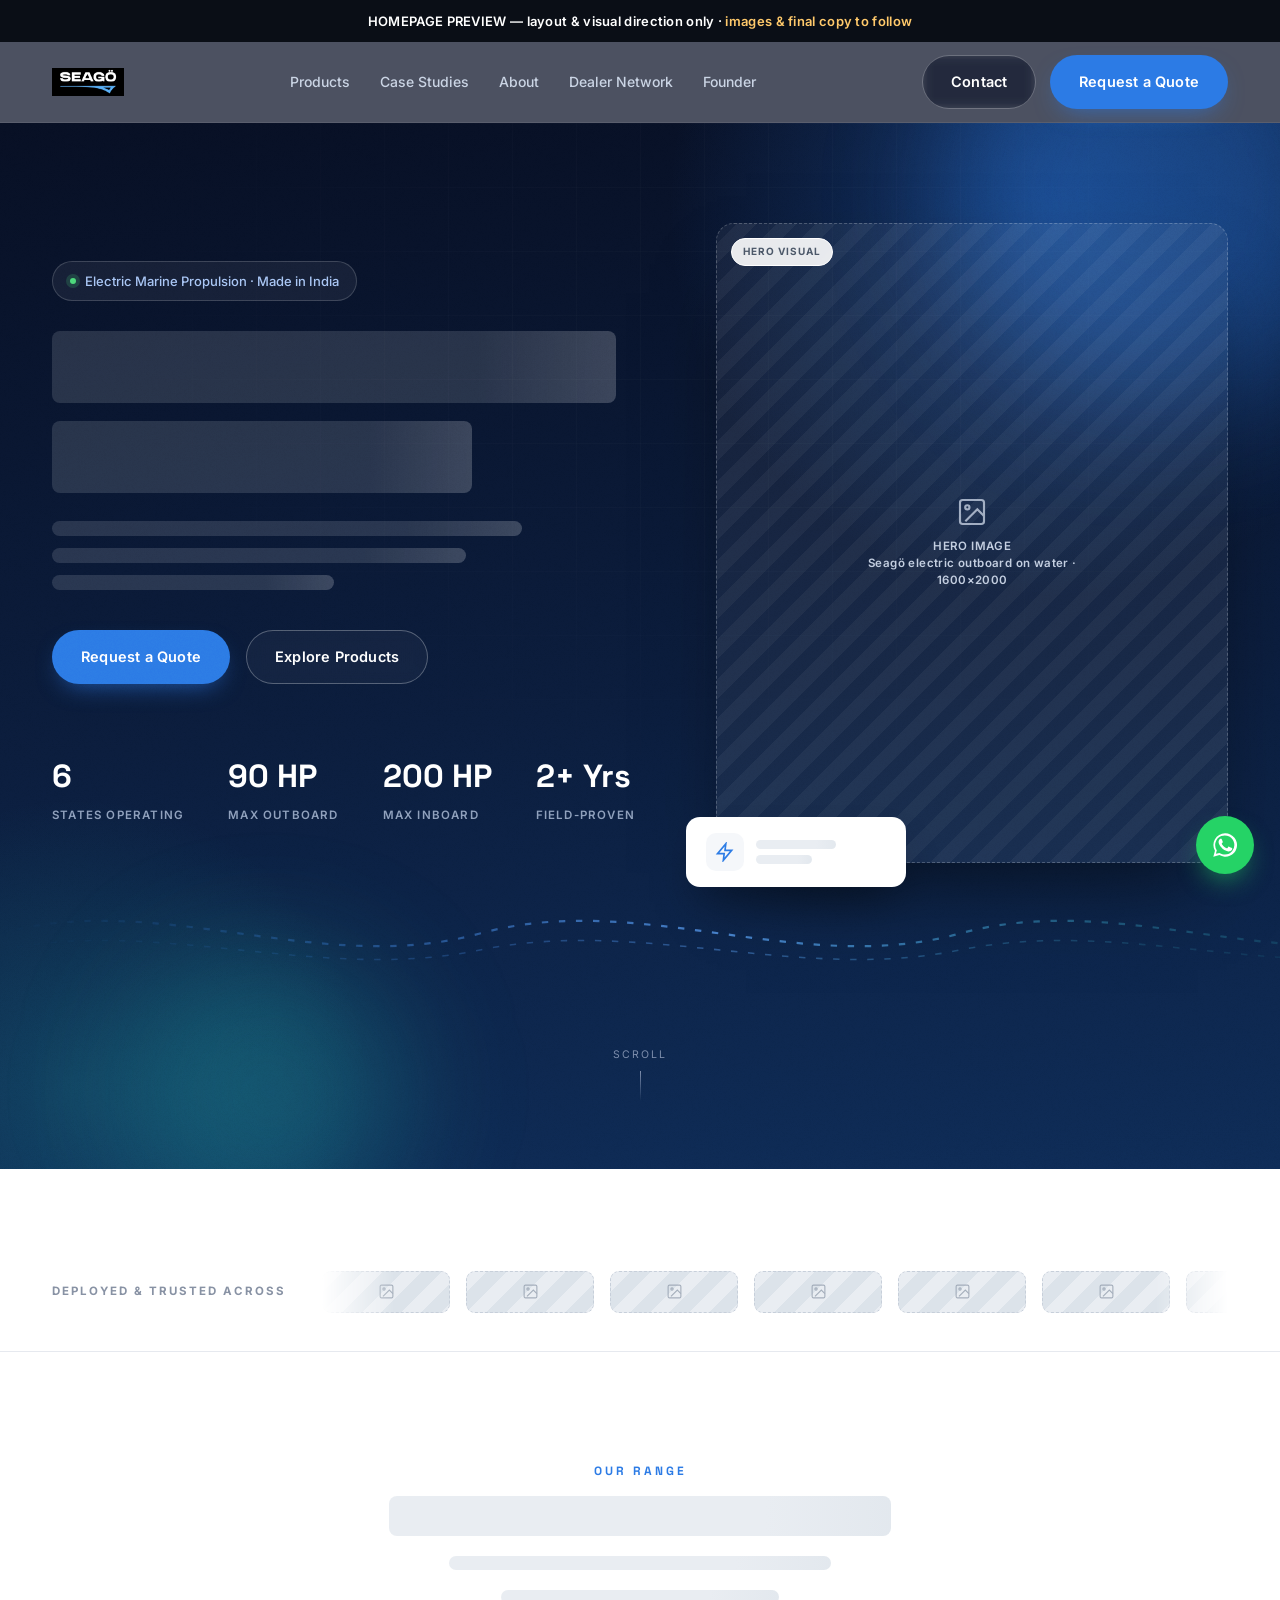
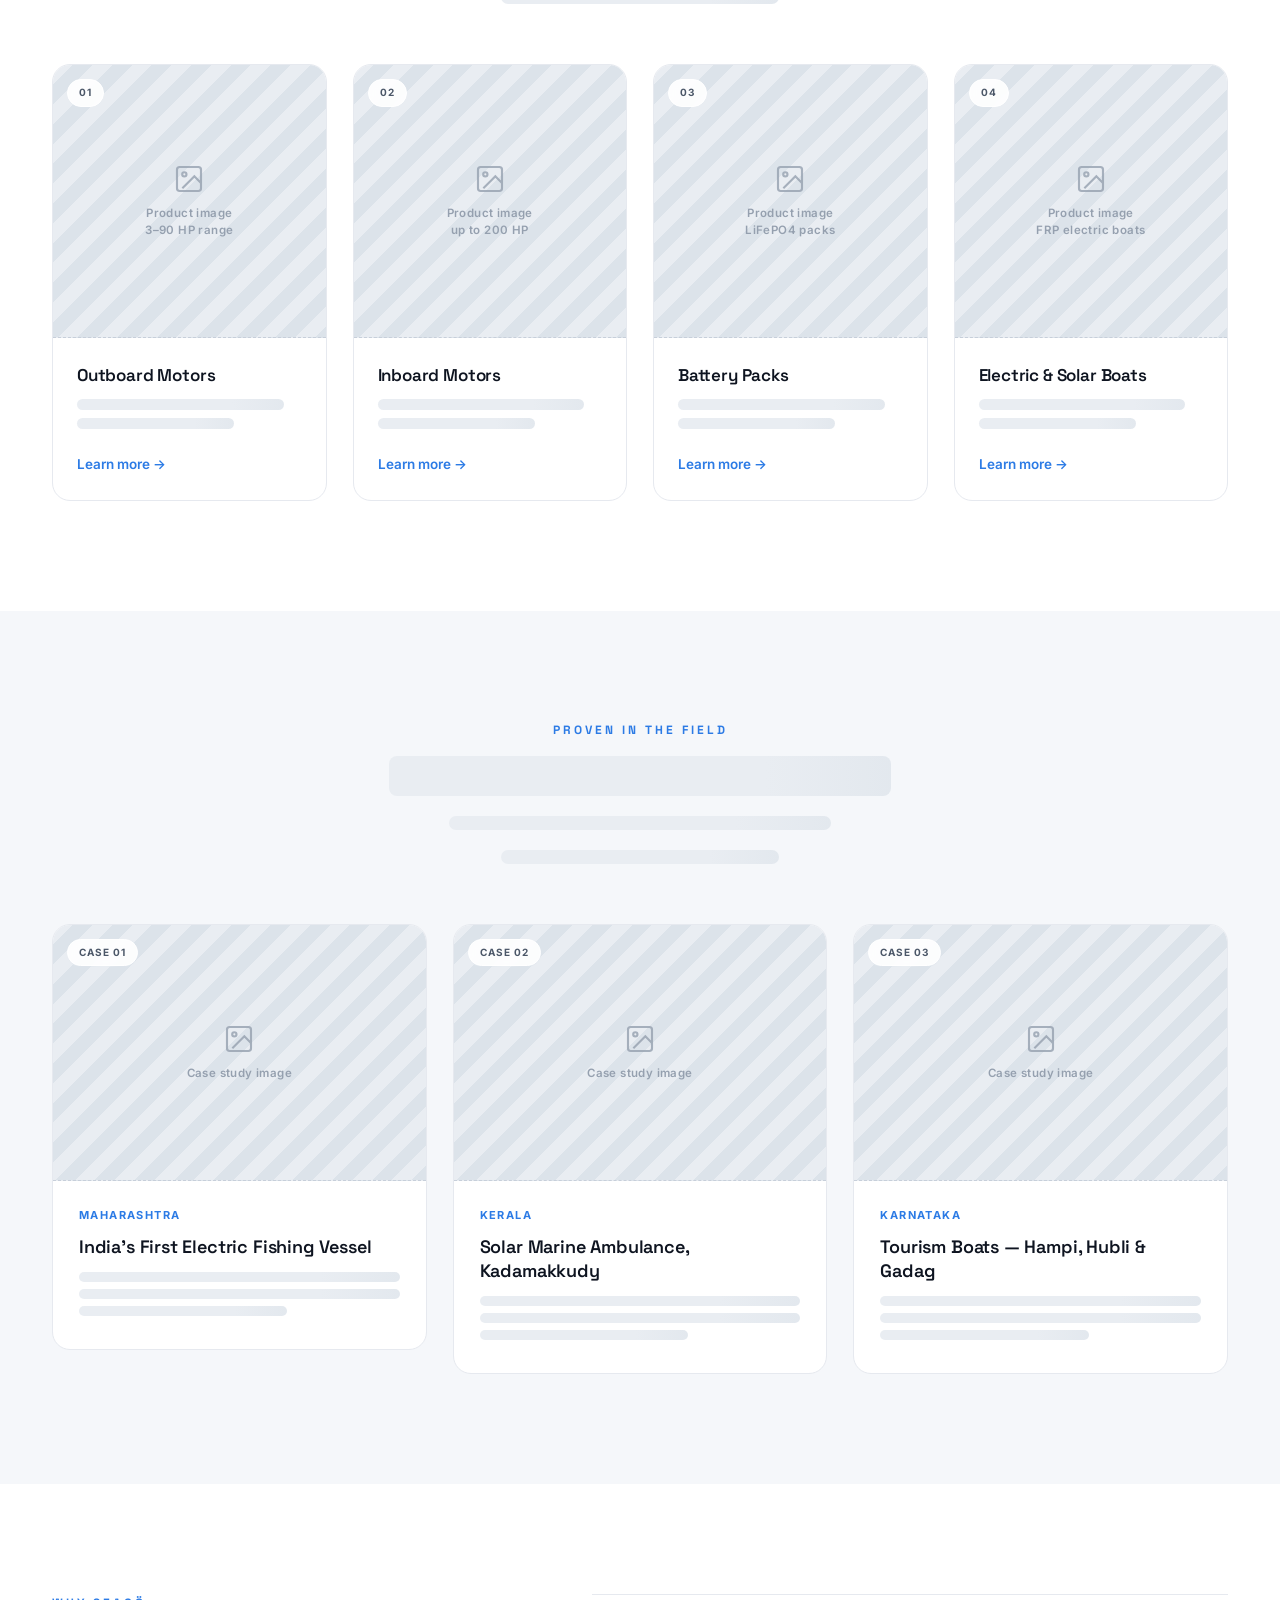
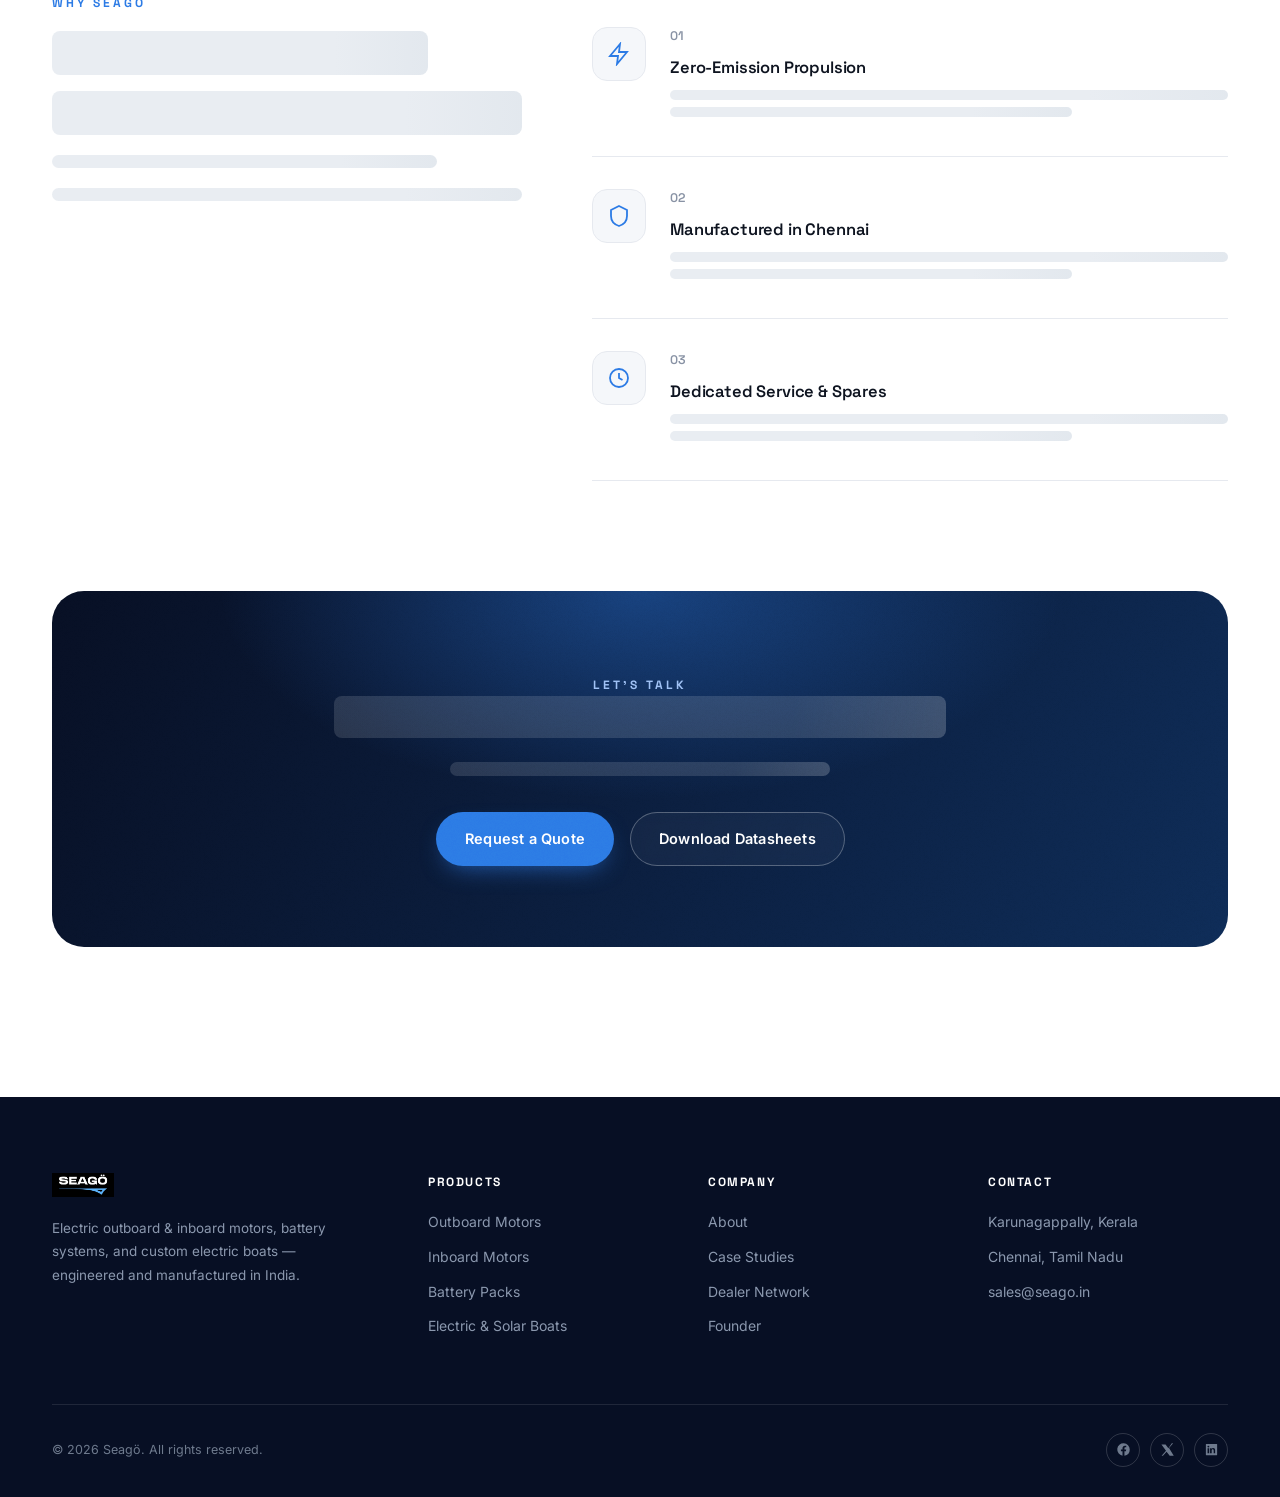
==== commit f96ee9e5: "Add files via upload" ====
--- a/index.html
+++ b/index.html
@@ -332,7 +332,7 @@
 </footer>
 
 <!-- ================= WHATSAPP FLOAT ================= -->
-<a class="wa-float" href="#" aria-label="Chat on WhatsApp">
+<a class="wa-float" href="https://wa.me/918606366633?text=Hi%20Seag%C3%B6%2C%20I%27d%20like%20to%20know%20more%20about%20your%20electric%20marine%20products." target="_blank" rel="noopener" aria-label="Chat on WhatsApp">
   <span class="wa-tip">Chat with us</span>
   <svg viewBox="0 0 24 24"><path d="M17.5 14.4c-.3-.1-1.7-.9-2-1-.3-.1-.5-.1-.6.1-.2.3-.7 1-.9 1.2-.2.2-.3.2-.6.1-.3-.1-1.3-.5-2.4-1.5-.9-.8-1.5-1.8-1.7-2.1-.2-.3 0-.5.1-.6.1-.1.3-.3.4-.5.1-.1.2-.3.3-.4.1-.2 0-.4 0-.5 0-.1-.6-1.5-.8-2-.2-.5-.4-.5-.6-.5h-.5c-.2 0-.5.1-.7.3-.3.3-1 1-1 2.4s1 2.8 1.1 3c.1.2 2 3.1 4.9 4.3.7.3 1.2.5 1.7.6.7.2 1.3.2 1.8.1.5-.1 1.7-.7 2-1.4.2-.6.2-1.2.2-1.3-.1-.1-.3-.2-.6-.3z"/><path d="M12 2a10 10 0 0 0-8.6 15L2 22l5.2-1.4A10 10 0 1 0 12 2zm0 18.2c-1.6 0-3.1-.4-4.4-1.2l-.3-.2-3.1.8.8-3-.2-.3A8.2 8.2 0 1 1 12 20.2z"/></svg>
 </a>
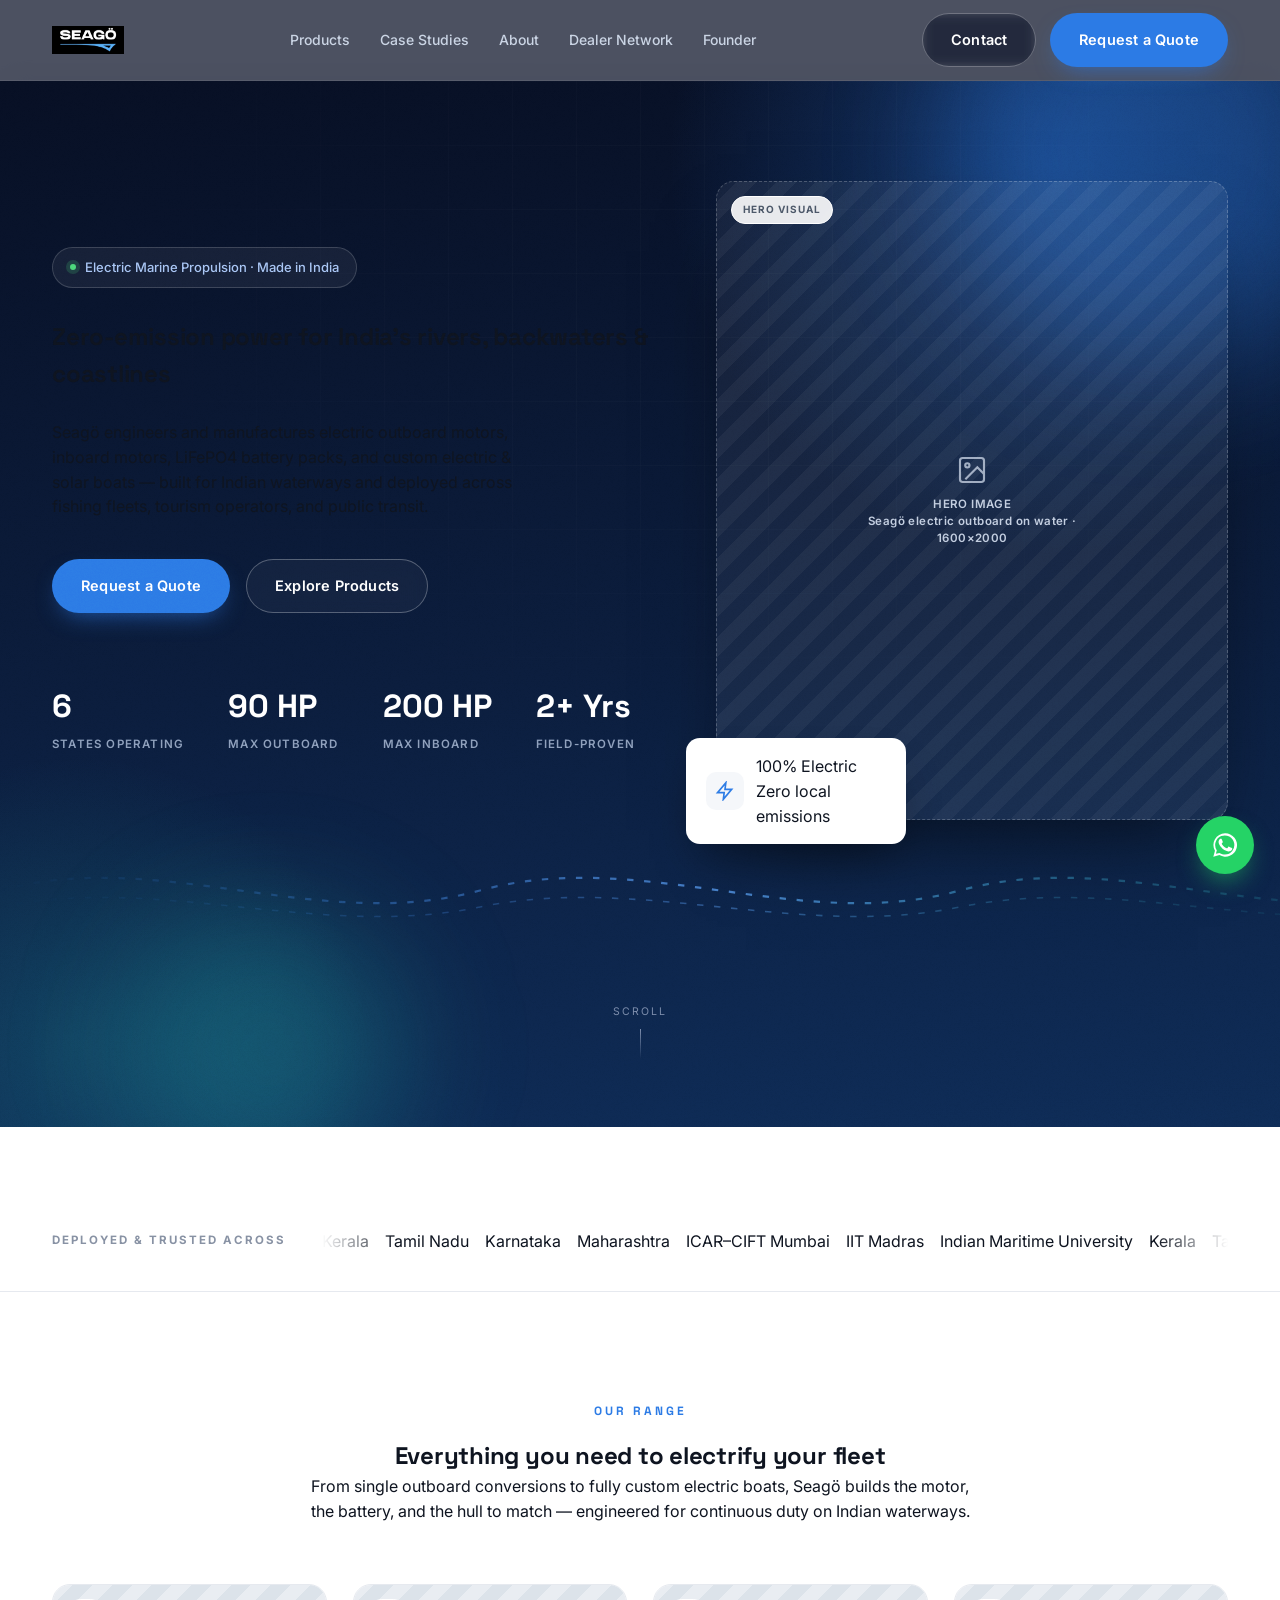
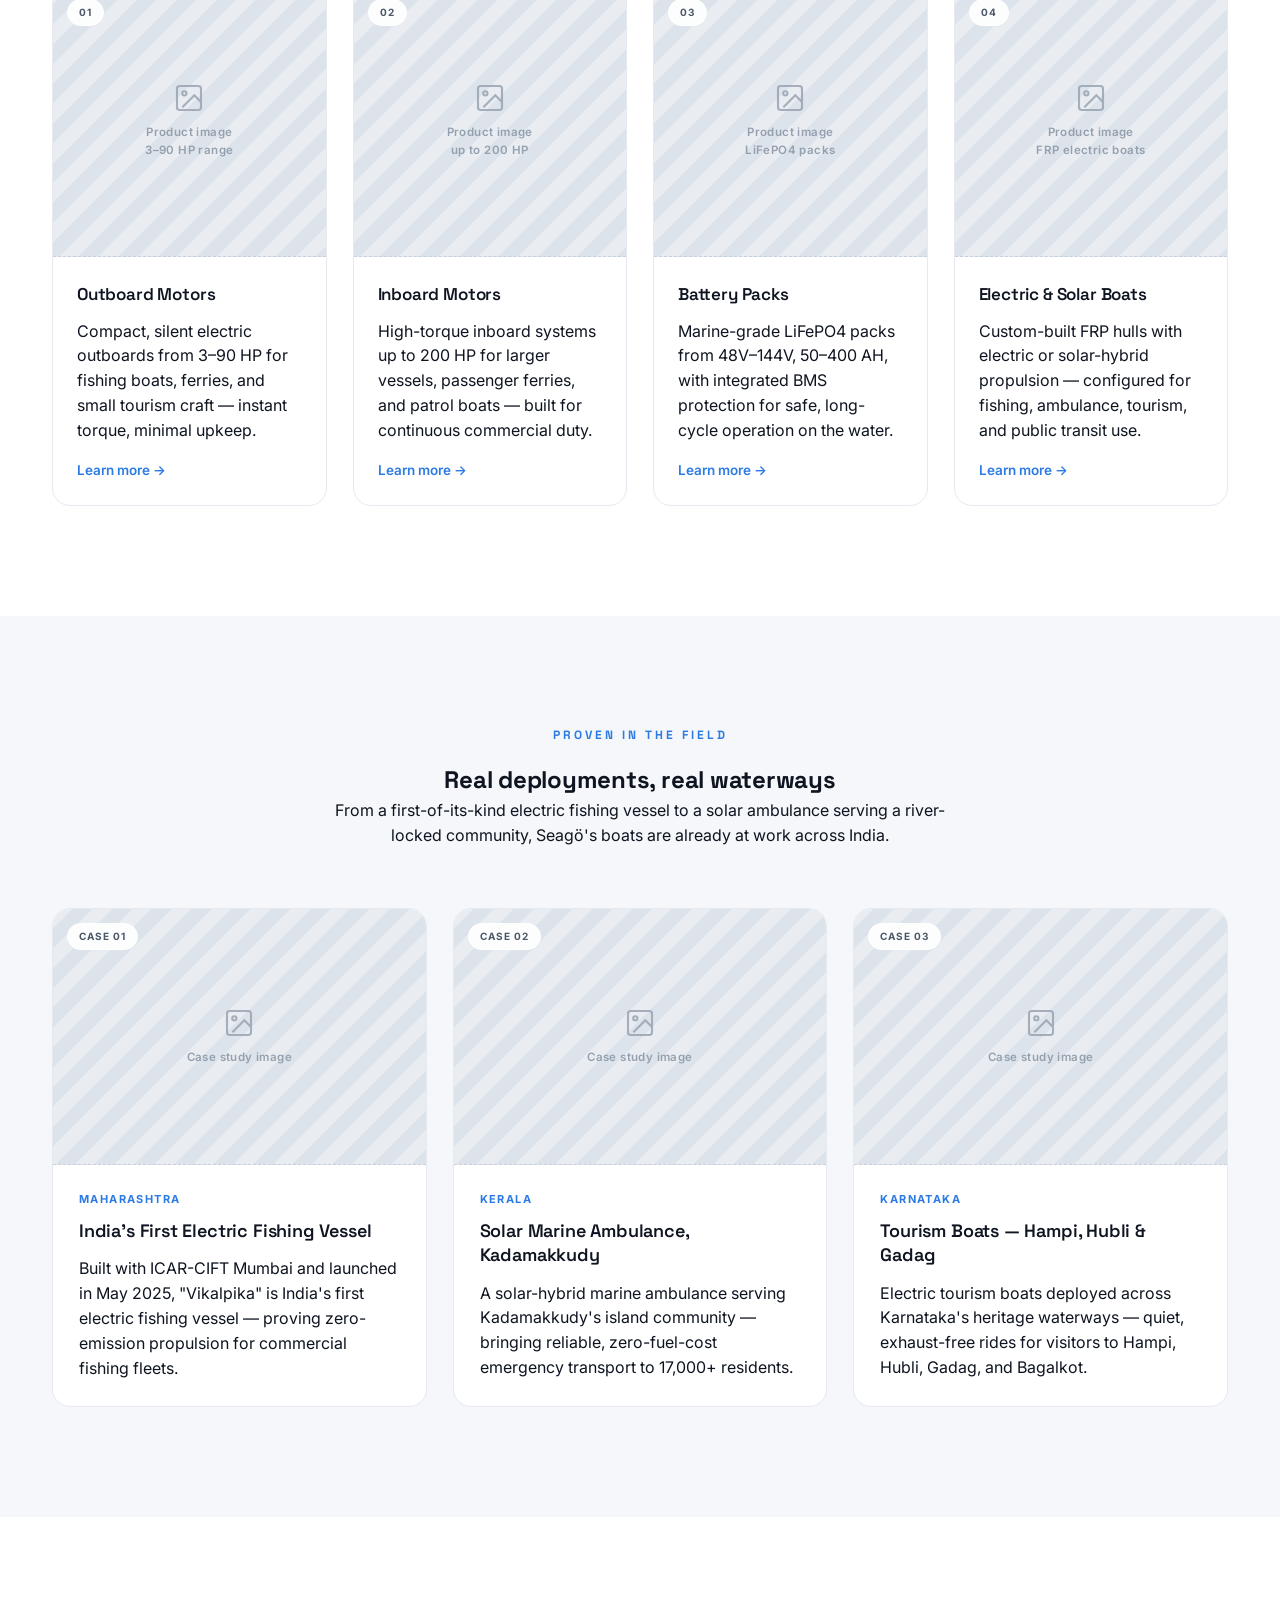
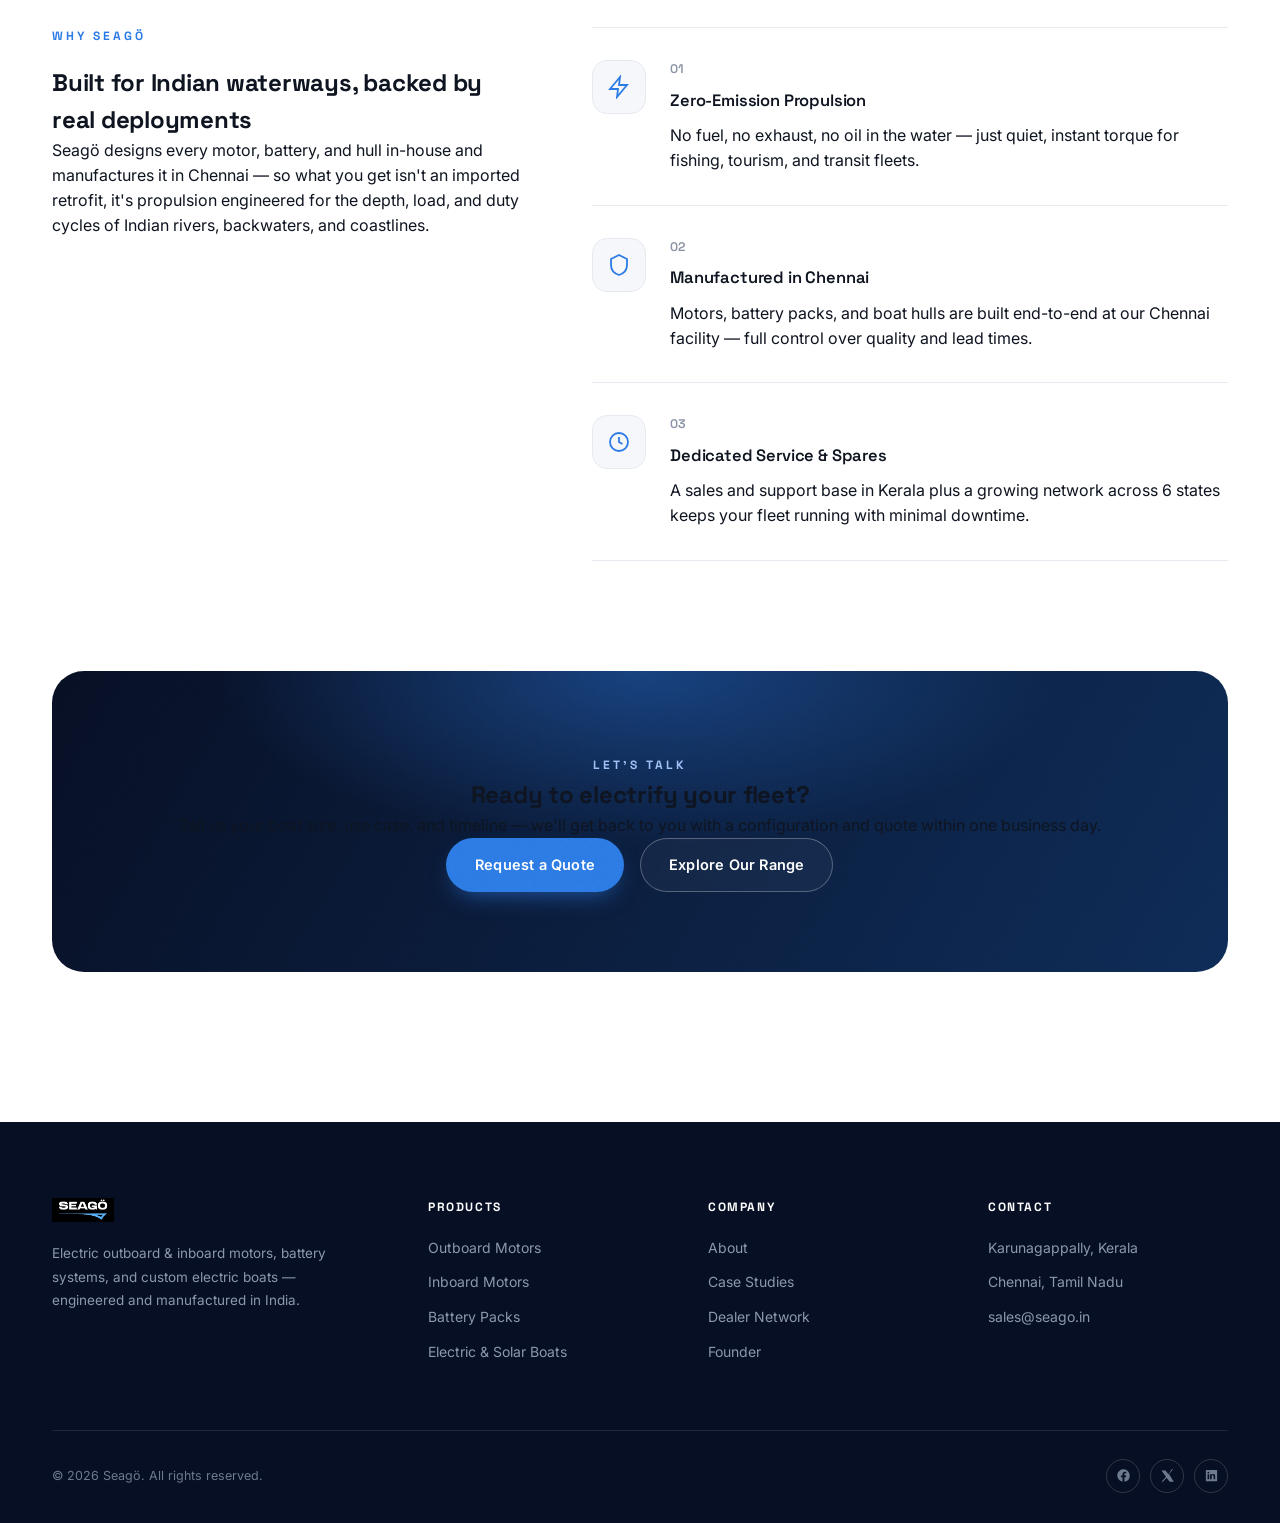
==== commit ba131f1b: "Add files via upload" ====
--- a/index.html
+++ b/index.html
@@ -4,8 +4,8 @@
 <script>document.documentElement.classList.add('js-ready');</script>
 <meta charset="UTF-8">
 <meta name="viewport" content="width=device-width, initial-scale=1.0">
-<title>Seagö — Electric Marine Propulsion (Homepage Preview v1)</title>
-<meta name="robots" content="noindex">
+<title>Seagö — Electric Outboard &amp; Inboard Motors, Battery Packs &amp; Electric Boats</title>
+<meta name="description" content="Seagö designs and manufactures electric outboard motors (3–90 HP), inboard motors (up to 200 HP), LiFePO4 battery packs, and custom electric &amp; solar boats — engineered and manufactured in India, deployed across 6 states.">
 <link rel="icon" type="image/svg+xml" href="assets/favicon.svg">
 <link rel="preconnect" href="https://fonts.googleapis.com">
 <link rel="preconnect" href="https://fonts.gstatic.com" crossorigin>
@@ -16,7 +16,6 @@
 <body>
 
 <div class="progress" id="progressBar"></div>
-<div class="preview-banner">HOMEPAGE PREVIEW — layout &amp; visual direction only · <span>images &amp; final copy to follow</span></div>
 
 <!-- ================= NAV ================= -->
 <header class="nav">
@@ -57,12 +56,9 @@
   <div class="wrap hero-grid">
     <div class="hero-copy">
       <div class="hero-badge"><span class="dot"></span> Electric Marine Propulsion · Made in India</div>
-      <span class="skel light h1-line"></span>
-      <span class="skel light h1-line"></span>
+      <h1 class="hero-title">Zero-emission power for India's rivers, backwaters &amp; coastlines</h1>
       <div class="hero-sub">
-        <span class="skel light sub-line" style="width:100%"></span>
-        <span class="skel light sub-line" style="width:88%"></span>
-        <span class="skel light sub-line" style="width:60%"></span>
+        <p>Seagö engineers and manufactures electric outboard motors, inboard motors, LiFePO4 battery packs, and custom electric &amp; solar boats — built for Indian waterways and deployed across fishing fleets, tourism operators, and public transit.</p>
       </div>
       <div class="hero-actions">
         <a class="btn btn-primary magnetic" href="contact.html">Request a Quote</a>
@@ -86,8 +82,8 @@
       <div class="float-card">
         <div class="ic"><svg viewBox="0 0 24 24" fill="none" stroke="currentColor" stroke-width="2"><path d="M13 2L3 14h8l-1 8 10-12h-8l1-8z"/></svg></div>
         <div>
-          <span class="skel" style="height:9px; width:80px; margin-bottom:6px;"></span>
-          <span class="skel" style="height:9px; width:56px;"></span>
+          <span class="ft-title">100% Electric</span>
+          <span class="ft-sub">Zero local emissions</span>
         </div>
       </div>
     </div>
@@ -119,19 +115,20 @@
     <span class="trust-label">Deployed &amp; Trusted Across</span>
     <div class="marquee">
       <div class="marquee-track trust-logos">
-        <div class="ph"><div class="ph__inner"><svg viewBox="0 0 24 24" fill="none" stroke="currentColor" stroke-width="1.6"><rect x="3" y="3" width="18" height="18" rx="2"/><circle cx="8.5" cy="8.5" r="1.6"/><path d="M21 15l-5-5-9 9"/></svg></div></div>
-        <div class="ph"><div class="ph__inner"><svg viewBox="0 0 24 24" fill="none" stroke="currentColor" stroke-width="1.6"><rect x="3" y="3" width="18" height="18" rx="2"/><circle cx="8.5" cy="8.5" r="1.6"/><path d="M21 15l-5-5-9 9"/></svg></div></div>
-        <div class="ph"><div class="ph__inner"><svg viewBox="0 0 24 24" fill="none" stroke="currentColor" stroke-width="1.6"><rect x="3" y="3" width="18" height="18" rx="2"/><circle cx="8.5" cy="8.5" r="1.6"/><path d="M21 15l-5-5-9 9"/></svg></div></div>
-        <div class="ph"><div class="ph__inner"><svg viewBox="0 0 24 24" fill="none" stroke="currentColor" stroke-width="1.6"><rect x="3" y="3" width="18" height="18" rx="2"/><circle cx="8.5" cy="8.5" r="1.6"/><path d="M21 15l-5-5-9 9"/></svg></div></div>
-        <div class="ph"><div class="ph__inner"><svg viewBox="0 0 24 24" fill="none" stroke="currentColor" stroke-width="1.6"><rect x="3" y="3" width="18" height="18" rx="2"/><circle cx="8.5" cy="8.5" r="1.6"/><path d="M21 15l-5-5-9 9"/></svg></div></div>
-        <div class="ph"><div class="ph__inner"><svg viewBox="0 0 24 24" fill="none" stroke="currentColor" stroke-width="1.6"><rect x="3" y="3" width="18" height="18" rx="2"/><circle cx="8.5" cy="8.5" r="1.6"/><path d="M21 15l-5-5-9 9"/></svg></div></div>
-        <!-- duplicate set for seamless loop -->
-        <div class="ph"><div class="ph__inner"><svg viewBox="0 0 24 24" fill="none" stroke="currentColor" stroke-width="1.6"><rect x="3" y="3" width="18" height="18" rx="2"/><circle cx="8.5" cy="8.5" r="1.6"/><path d="M21 15l-5-5-9 9"/></svg></div></div>
-        <div class="ph"><div class="ph__inner"><svg viewBox="0 0 24 24" fill="none" stroke="currentColor" stroke-width="1.6"><rect x="3" y="3" width="18" height="18" rx="2"/><circle cx="8.5" cy="8.5" r="1.6"/><path d="M21 15l-5-5-9 9"/></svg></div></div>
-        <div class="ph"><div class="ph__inner"><svg viewBox="0 0 24 24" fill="none" stroke="currentColor" stroke-width="1.6"><rect x="3" y="3" width="18" height="18" rx="2"/><circle cx="8.5" cy="8.5" r="1.6"/><path d="M21 15l-5-5-9 9"/></svg></div></div>
-        <div class="ph"><div class="ph__inner"><svg viewBox="0 0 24 24" fill="none" stroke="currentColor" stroke-width="1.6"><rect x="3" y="3" width="18" height="18" rx="2"/><circle cx="8.5" cy="8.5" r="1.6"/><path d="M21 15l-5-5-9 9"/></svg></div></div>
-        <div class="ph"><div class="ph__inner"><svg viewBox="0 0 24 24" fill="none" stroke="currentColor" stroke-width="1.6"><rect x="3" y="3" width="18" height="18" rx="2"/><circle cx="8.5" cy="8.5" r="1.6"/><path d="M21 15l-5-5-9 9"/></svg></div></div>
-        <div class="ph"><div class="ph__inner"><svg viewBox="0 0 24 24" fill="none" stroke="currentColor" stroke-width="1.6"><rect x="3" y="3" width="18" height="18" rx="2"/><circle cx="8.5" cy="8.5" r="1.6"/><path d="M21 15l-5-5-9 9"/></svg></div></div>
+        <div class="trust-chip">Kerala</div>
+        <div class="trust-chip">Tamil Nadu</div>
+        <div class="trust-chip">Karnataka</div>
+        <div class="trust-chip">Maharashtra</div>
+        <div class="trust-chip">ICAR&#8211;CIFT Mumbai</div>
+        <div class="trust-chip">IIT Madras</div>
+        <div class="trust-chip">Indian Maritime University</div>
+        <div class="trust-chip">Kerala</div>
+        <div class="trust-chip">Tamil Nadu</div>
+        <div class="trust-chip">Karnataka</div>
+        <div class="trust-chip">Maharashtra</div>
+        <div class="trust-chip">ICAR&#8211;CIFT Mumbai</div>
+        <div class="trust-chip">IIT Madras</div>
+        <div class="trust-chip">Indian Maritime University</div>
       </div>
     </div>
   </div>
@@ -142,9 +139,8 @@
   <div class="wrap">
     <div class="section-head reveal">
       <span class="eyebrow">Our Range</span>
-      <span class="skel h2-line"></span>
-      <span class="skel p-line"></span>
-      <span class="skel p-line"></span>
+      <h2>Everything you need to electrify your fleet</h2>
+      <p>From single outboard conversions to fully custom electric boats, Seagö builds the motor, the battery, and the hull to match — engineered for continuous duty on Indian waterways.</p>
     </div>
     <div class="grid-4" data-stagger>
       <div class="tilt reveal">
@@ -152,7 +148,7 @@
           <div class="ph"><span class="ph__chip">01</span><div class="ph__inner"><svg viewBox="0 0 24 24" fill="none" stroke="currentColor" stroke-width="1.6"><rect x="3" y="3" width="18" height="18" rx="2"/><circle cx="8.5" cy="8.5" r="1.6"/><path d="M21 15l-5-5-9 9"/></svg><span>Product image<br>3–90 HP range</span></div></div>
           <div class="card-body">
             <h3>Outboard Motors</h3>
-            <span class="skel"></span><span class="skel"></span>
+            <p>Compact, silent electric outboards from 3–90 HP for fishing boats, ferries, and small tourism craft — instant torque, minimal upkeep.</p>
             <a class="card-link" href="products.html">Learn more →</a>
           </div>
         </div>
@@ -162,7 +158,7 @@
           <div class="ph"><span class="ph__chip">02</span><div class="ph__inner"><svg viewBox="0 0 24 24" fill="none" stroke="currentColor" stroke-width="1.6"><rect x="3" y="3" width="18" height="18" rx="2"/><circle cx="8.5" cy="8.5" r="1.6"/><path d="M21 15l-5-5-9 9"/></svg><span>Product image<br>up to 200 HP</span></div></div>
           <div class="card-body">
             <h3>Inboard Motors</h3>
-            <span class="skel"></span><span class="skel"></span>
+            <p>High-torque inboard systems up to 200 HP for larger vessels, passenger ferries, and patrol boats — built for continuous commercial duty.</p>
             <a class="card-link" href="products.html">Learn more →</a>
           </div>
         </div>
@@ -172,7 +168,7 @@
           <div class="ph"><span class="ph__chip">03</span><div class="ph__inner"><svg viewBox="0 0 24 24" fill="none" stroke="currentColor" stroke-width="1.6"><rect x="3" y="3" width="18" height="18" rx="2"/><circle cx="8.5" cy="8.5" r="1.6"/><path d="M21 15l-5-5-9 9"/></svg><span>Product image<br>LiFePO4 packs</span></div></div>
           <div class="card-body">
             <h3>Battery Packs</h3>
-            <span class="skel"></span><span class="skel"></span>
+            <p>Marine-grade LiFePO4 packs from 48V–144V, 50–400 AH, with integrated BMS protection for safe, long-cycle operation on the water.</p>
             <a class="card-link" href="products.html">Learn more →</a>
           </div>
         </div>
@@ -182,7 +178,7 @@
           <div class="ph"><span class="ph__chip">04</span><div class="ph__inner"><svg viewBox="0 0 24 24" fill="none" stroke="currentColor" stroke-width="1.6"><rect x="3" y="3" width="18" height="18" rx="2"/><circle cx="8.5" cy="8.5" r="1.6"/><path d="M21 15l-5-5-9 9"/></svg><span>Product image<br>FRP electric boats</span></div></div>
           <div class="card-body">
             <h3>Electric &amp; Solar Boats</h3>
-            <span class="skel"></span><span class="skel"></span>
+            <p>Custom-built FRP hulls with electric or solar-hybrid propulsion — configured for fishing, ambulance, tourism, and public transit use.</p>
             <a class="card-link" href="products.html">Learn more →</a>
           </div>
         </div>
@@ -196,9 +192,8 @@
   <div class="wrap">
     <div class="section-head reveal">
       <span class="eyebrow">Proven in the Field</span>
-      <span class="skel h2-line"></span>
-      <span class="skel p-line"></span>
-      <span class="skel p-line"></span>
+      <h2>Real deployments, real waterways</h2>
+      <p>From a first-of-its-kind electric fishing vessel to a solar ambulance serving a river-locked community, Seagö's boats are already at work across India.</p>
     </div>
     <div class="grid-3" data-stagger>
       <div class="tilt reveal">
@@ -207,7 +202,7 @@
           <div class="case-body">
             <span class="case-tag">Maharashtra</span>
             <h3>India's First Electric Fishing Vessel</h3>
-            <span class="skel"></span><span class="skel"></span><span class="skel"></span>
+            <p>Built with ICAR-CIFT Mumbai and launched in May 2025, "Vikalpika" is India's first electric fishing vessel — proving zero-emission propulsion for commercial fishing fleets.</p>
           </div>
         </div>
       </div>
@@ -217,7 +212,7 @@
           <div class="case-body">
             <span class="case-tag">Kerala</span>
             <h3>Solar Marine Ambulance, Kadamakkudy</h3>
-            <span class="skel"></span><span class="skel"></span><span class="skel"></span>
+            <p>A solar-hybrid marine ambulance serving Kadamakkudy's island community — bringing reliable, zero-fuel-cost emergency transport to 17,000+ residents.</p>
           </div>
         </div>
       </div>
@@ -227,7 +222,7 @@
           <div class="case-body">
             <span class="case-tag">Karnataka</span>
             <h3>Tourism Boats — Hampi, Hubli &amp; Gadag</h3>
-            <span class="skel"></span><span class="skel"></span><span class="skel"></span>
+            <p>Electric tourism boats deployed across Karnataka's heritage waterways — quiet, exhaust-free rides for visitors to Hampi, Hubli, Gadag, and Bagalkot.</p>
           </div>
         </div>
       </div>
@@ -240,10 +235,8 @@
   <div class="wrap why-grid">
     <div class="why-left reveal">
       <span class="eyebrow">Why Seagö</span>
-      <span class="skel big-line"></span>
-      <span class="skel big-line"></span>
-      <span class="skel p-line"></span>
-      <span class="skel p-line"></span>
+      <h2 class="why-title">Built for Indian waterways, backed by real deployments</h2>
+      <p>Seagö designs every motor, battery, and hull in-house and manufactures it in Chennai — so what you get isn't an imported retrofit, it's propulsion engineered for the depth, load, and duty cycles of Indian rivers, backwaters, and coastlines.</p>
     </div>
     <div class="feat-list" data-stagger>
       <div class="feat-row reveal">
@@ -251,7 +244,7 @@
         <div class="ft-body">
           <span class="idx">01</span>
           <h4>Zero-Emission Propulsion</h4>
-          <span class="skel"></span><span class="skel"></span>
+          <p>No fuel, no exhaust, no oil in the water — just quiet, instant torque for fishing, tourism, and transit fleets.</p>
         </div>
       </div>
       <div class="feat-row reveal">
@@ -259,7 +252,7 @@
         <div class="ft-body">
           <span class="idx">02</span>
           <h4>Manufactured in Chennai</h4>
-          <span class="skel"></span><span class="skel"></span>
+          <p>Motors, battery packs, and boat hulls are built end-to-end at our Chennai facility — full control over quality and lead times.</p>
         </div>
       </div>
       <div class="feat-row reveal">
@@ -267,7 +260,7 @@
         <div class="ft-body">
           <span class="idx">03</span>
           <h4>Dedicated Service &amp; Spares</h4>
-          <span class="skel"></span><span class="skel"></span>
+          <p>A sales and support base in Kerala plus a growing network across 6 states keeps your fleet running with minimal downtime.</p>
         </div>
       </div>
     </div>
@@ -280,11 +273,11 @@
     <div class="cta reveal">
       <div class="cta-inner">
         <span class="eyebrow" style="color:#9FC1F5;">Let's Talk</span>
-        <span class="skel light h2-line"></span>
-        <span class="skel light p-line"></span>
+        <h2 class="cta-title">Ready to electrify your fleet?</h2>
+        <p class="cta-text">Tell us your boat size, use case, and timeline — we'll get back to you with a configuration and quote within one business day.</p>
         <div class="cta-actions">
           <a class="btn btn-primary magnetic" href="contact.html">Request a Quote</a>
-          <a class="btn btn-ghost magnetic" href="products.html">Download Datasheets</a>
+          <a class="btn btn-ghost magnetic" href="products.html">Explore Our Range</a>
         </div>
       </div>
     </div>
--- a/css/style.css
+++ b/css/style.css
@@ -316,6 +316,43 @@
 .wa-float:hover .wa-tip{ opacity:1; transform:translateY(-50%) translateX(0); }
 @keyframes pulse{ 0%,100%{ box-shadow:0 12px 26px -8px rgba(37,211,102,.6);} 50%{ box-shadow:0 12px 30px -4px rgba(37,211,102,.9);} }
 
+/* ================= PAGE HEADER (mini hero for interior pages) ================= */
+.page-hero{ padding:150px 0 90px; }
+.page-title{ font-family:'Space Grotesk',sans-serif; font-size:clamp(36px,5vw,54px); font-weight:700; color:#fff; letter-spacing:-0.01em; max-width:640px; margin-bottom:18px; }
+.page-sub{ color:#AEBBD1; font-size:16.5px; line-height:1.7; max-width:520px; }
+
+/* ================= CONTACT PAGE ================= */
+.contact-grid{ display:grid; grid-template-columns:.95fr 1.15fr; gap:60px; align-items:start; }
+.contact-info h2{ font-family:'Space Grotesk',sans-serif; font-size:30px; font-weight:700; margin:14px 0 16px; letter-spacing:-0.01em; }
+.contact-info > p{ color:var(--slate); font-size:15px; line-height:1.75; max-width:420px; margin-bottom:36px; }
+.info-list{ display:flex; flex-direction:column; gap:26px; margin-bottom:36px; }
+.info-row{ display:flex; gap:18px; align-items:flex-start; }
+.info-row .ic{ width:46px; height:46px; border-radius:13px; background:var(--bg-soft); border:1px solid var(--line); display:flex; align-items:center; justify-content:center; flex:none; }
+.info-row .ic svg{ width:20px; height:20px; color:var(--blue); }
+.info-row h4{ font-size:15px; font-weight:600; margin-bottom:5px; }
+.info-row p{ font-size:14px; color:var(--slate); line-height:1.6; }
+.info-row a{ color:var(--slate); transition:color .2s; }
+.info-row a:hover{ color:var(--blue); }
+
+.form-card{ background:#fff; border:1px solid var(--line); border-radius:var(--radius); padding:40px; box-shadow:0 30px 60px -34px rgba(10,25,50,.18); }
+.form-card h3{ font-size:22px; font-weight:700; margin-bottom:10px; }
+.form-card > p{ color:var(--slate); font-size:14.5px; margin-bottom:28px; }
+.field-row{ display:grid; grid-template-columns:1fr 1fr; gap:18px; }
+.field{ margin-bottom:20px; }
+.field label{ display:block; font-size:12.5px; font-weight:600; color:var(--slate); margin-bottom:8px; letter-spacing:.2px; }
+.field input, .field select, .field textarea{
+  width:100%; padding:13px 15px; border-radius:11px; border:1.5px solid var(--line); font-family:'Inter',sans-serif;
+  font-size:14.5px; color:var(--ink); background:#fff; transition:border-color .2s, box-shadow .2s; resize:vertical;
+}
+.field input:focus, .field select:focus, .field textarea:focus{ outline:none; border-color:var(--blue); box-shadow:0 0 0 4px rgba(44,123,229,.12); }
+.field select{ appearance:none; background-image:url("data:image/svg+xml,%3Csvg xmlns='http://www.w3.org/2000/svg' width='12' height='8'%3E%3Cpath d='M1 1l5 5 5-5' stroke='%238892A4' stroke-width='1.6' fill='none'/%3E%3C/svg%3E"); background-repeat:no-repeat; background-position:right 15px center; padding-right:38px; }
+.hidden-field{ position:absolute; left:-9999px; opacity:0; pointer-events:none; }
+.form-submit{ width:100%; justify-content:center; margin-top:6px; }
+.form-submit:disabled{ opacity:.7; cursor:not-allowed; }
+.form-msg{ margin-top:16px; font-size:13.5px; font-weight:600; min-height:1px; line-height:1.6; }
+.form-msg.is-success{ color:#1F9D55; }
+.form-msg.is-error{ color:#D64545; }
+
 /* ================= PREVIEW BANNER ================= */
 .preview-banner{
   background:#0A0E16; color:#fff; text-align:center; font-size:13px; font-weight:600;
@@ -345,6 +382,7 @@
   .why-grid{ grid-template-columns:1fr; gap:44px; }
   .why-left{ position:static; }
   .footer-grid{ grid-template-columns:1fr 1fr; row-gap:36px; }
+  .contact-grid{ grid-template-columns:1fr; gap:48px; }
 }
 @media (max-width:720px){
   .wrap{ padding:0 20px; }
@@ -364,4 +402,7 @@
   .preview-banner{ font-size:11px; padding:9px 12px; }
   .scroll-cue{ display:none; }
   .cursor-glow{ display:none; }
-}
+  .page-hero{ padding:60px 0 52px; }
+  .field-row{ grid-template-columns:1fr; gap:0; }
+  .form-card{ padding:28px 22px; }
+}
